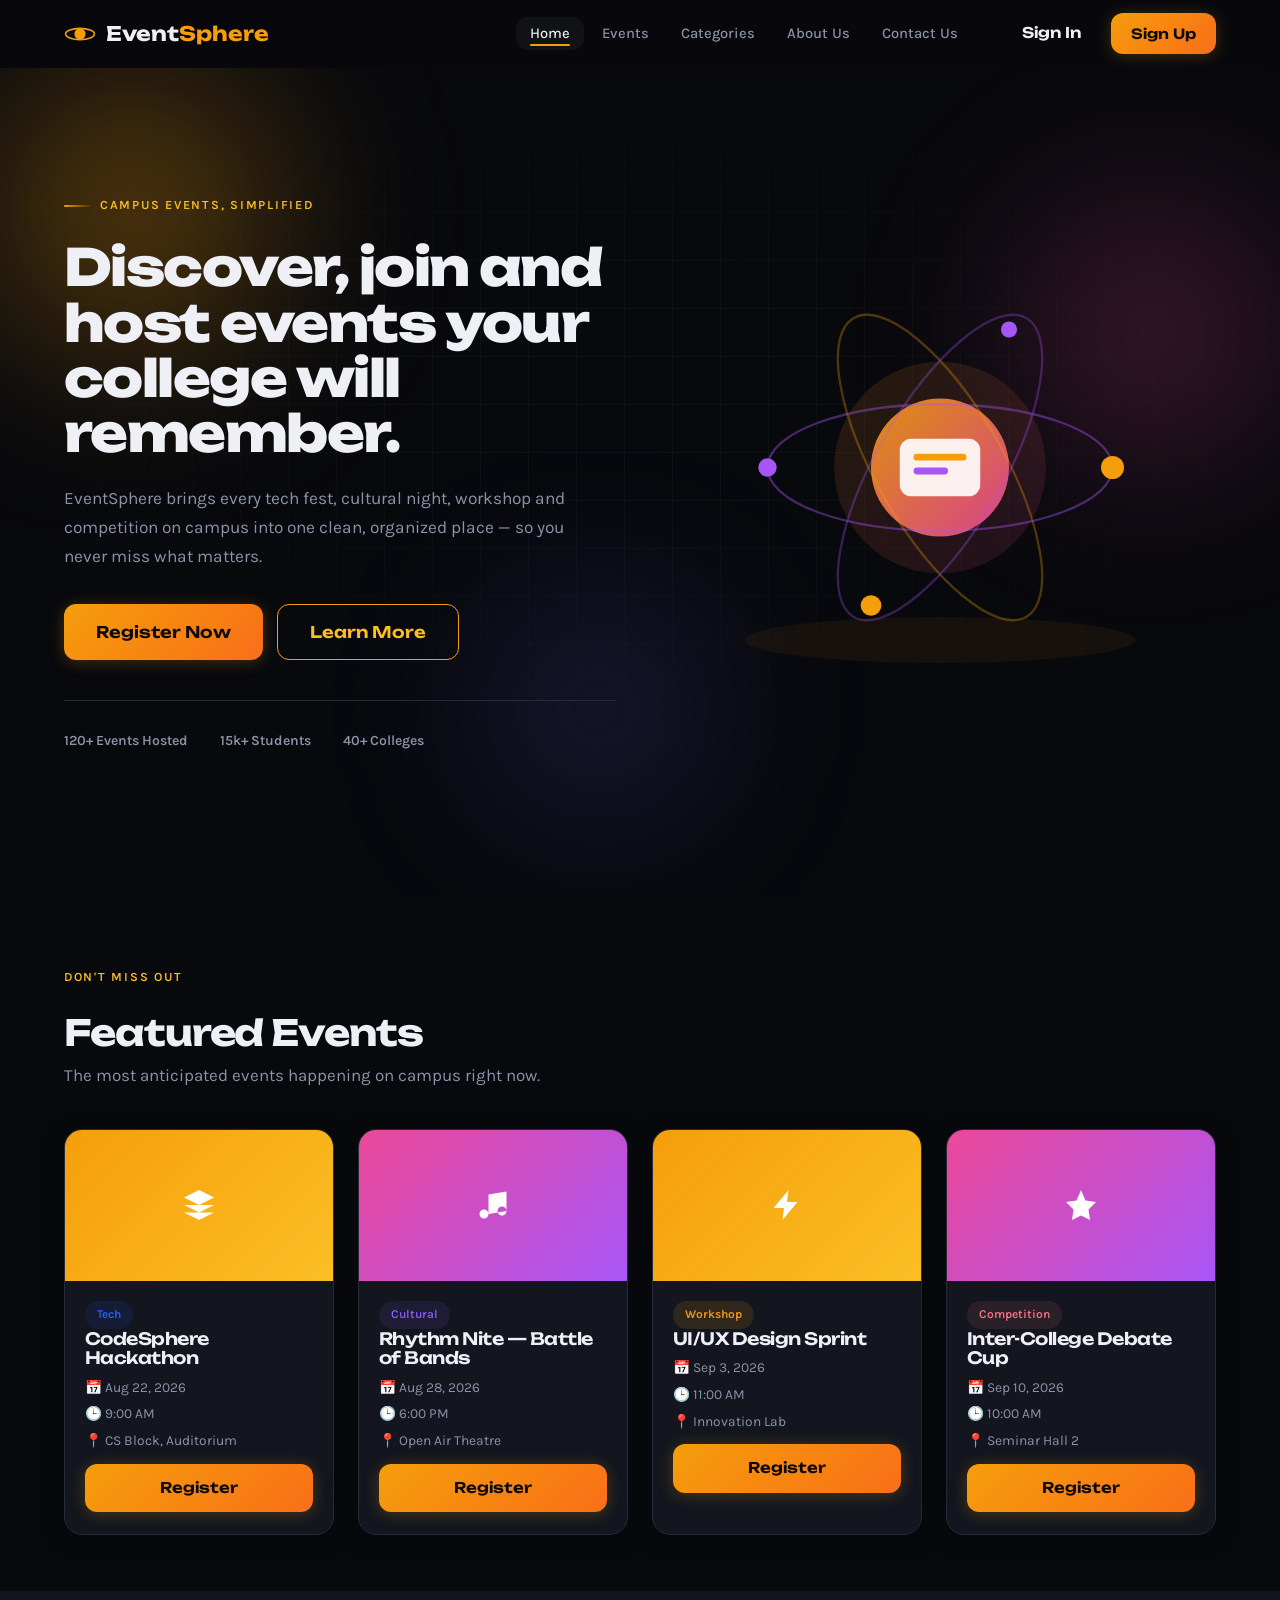
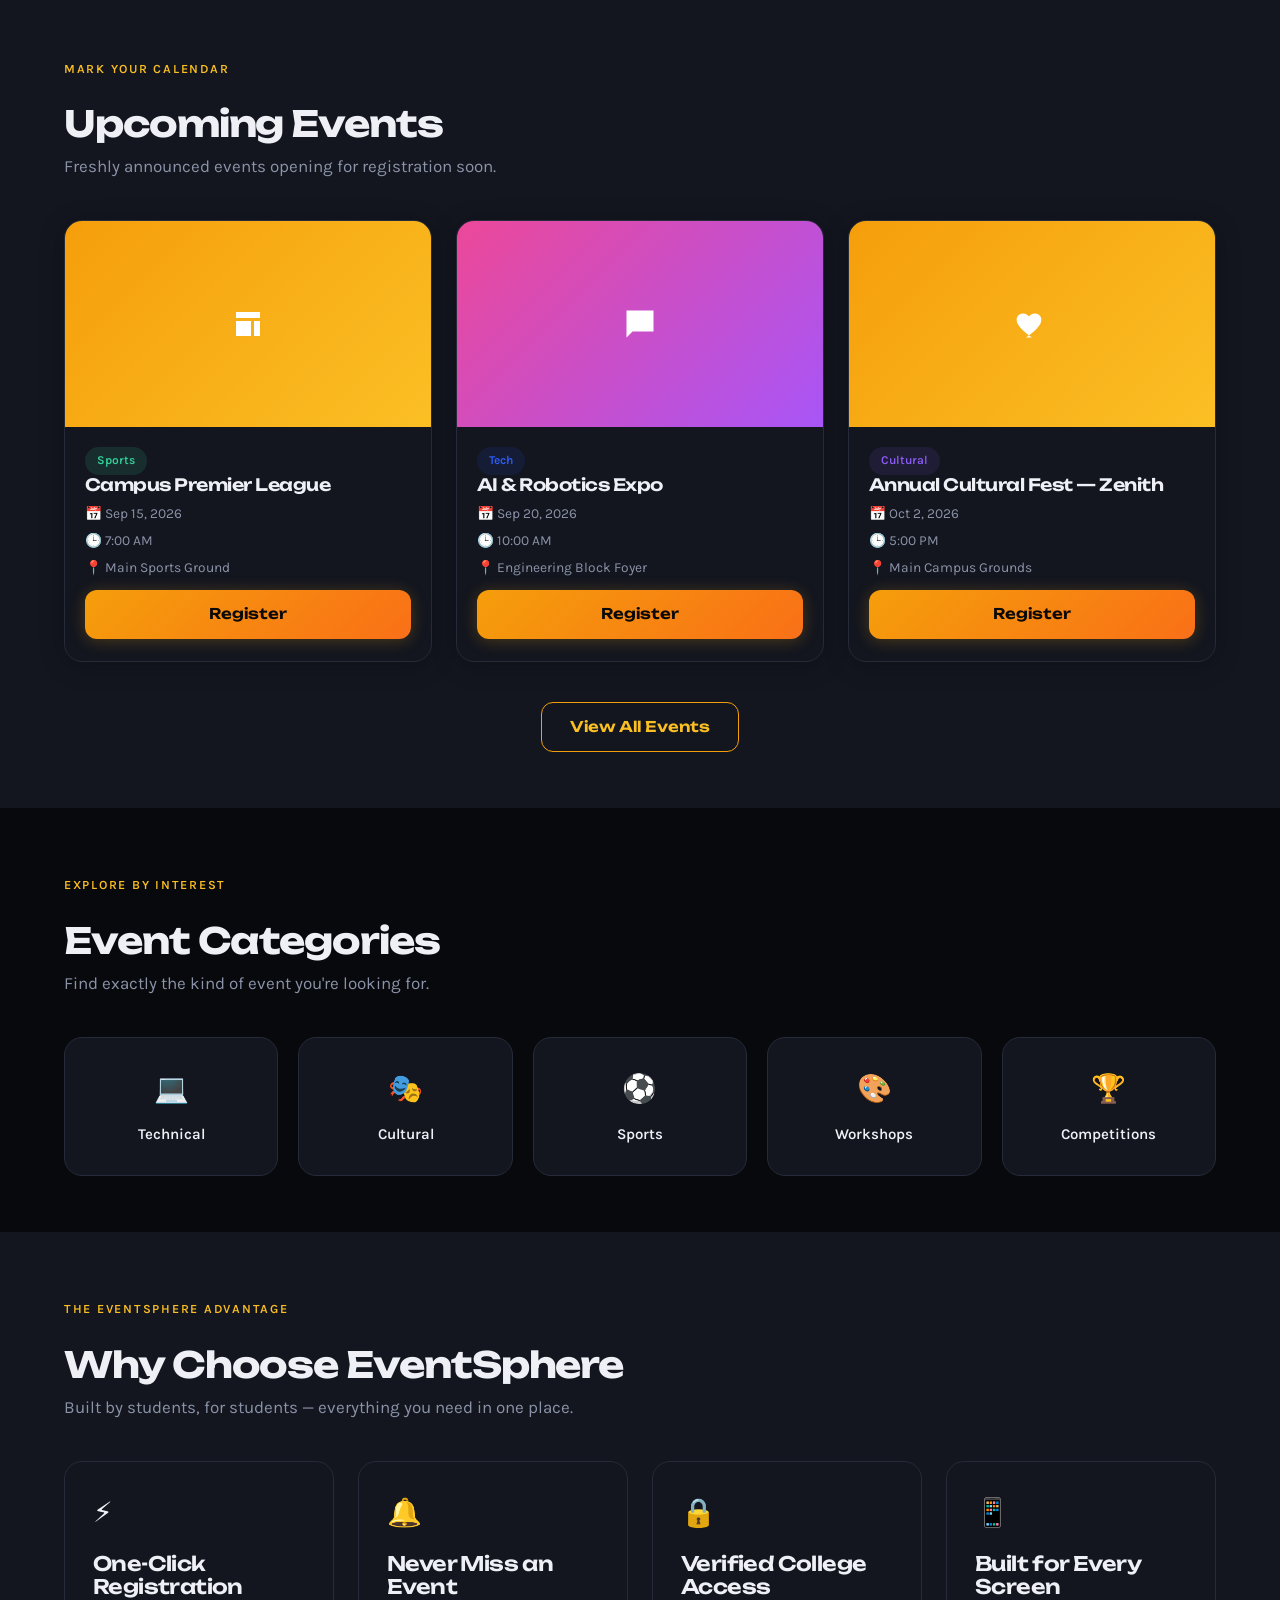
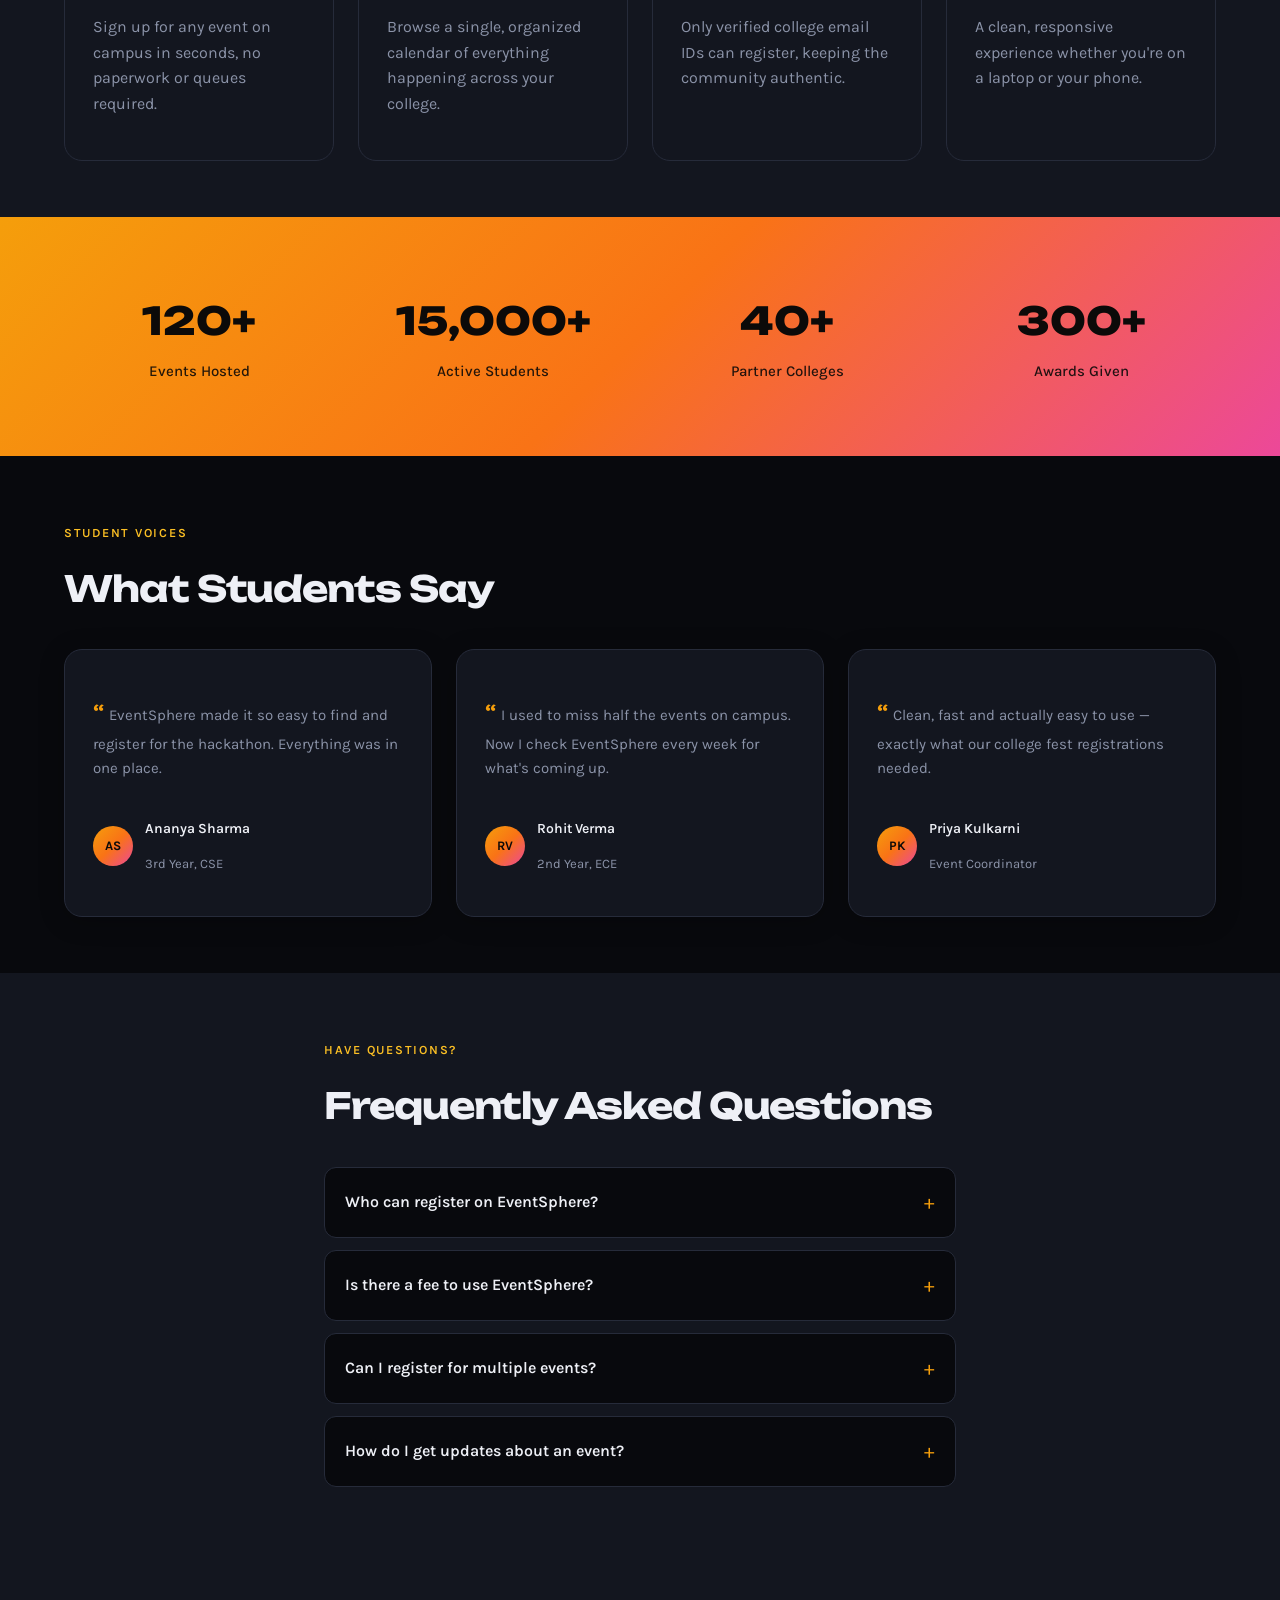
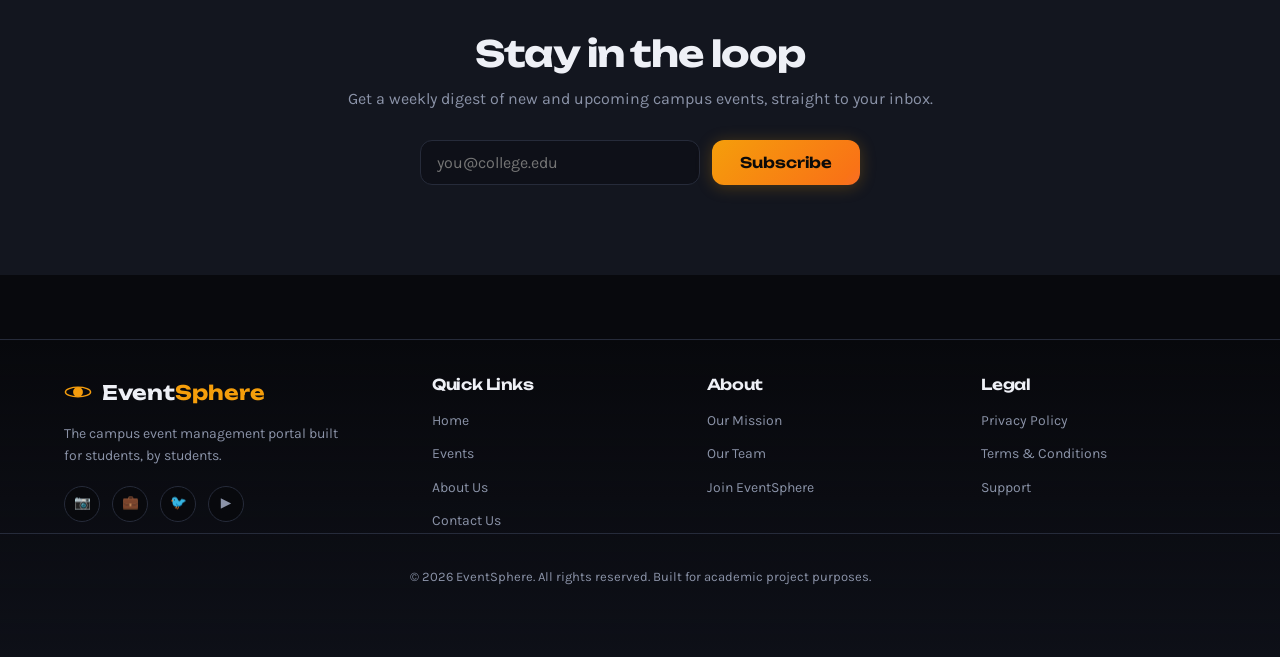
==== index.html @ 8857ae6e "Add EventSphere college event management portal" ====
<!DOCTYPE html>
<html lang="en">
<head>
  <meta charset="UTF-8">
  <meta name="viewport" content="width=device-width, initial-scale=1.0">
  <title>EventSphere | College Event Management Portal</title>
  <meta name="description" content="EventSphere is a modern college event management portal to discover, explore and register for campus events.">

  <!-- Google Fonts: Karla (body) + Unbounded (display) -->
  <link rel="preconnect" href="https://fonts.googleapis.com">
  <link href="https://fonts.googleapis.com/css2?family=Karla:ital,wght@0,400;0,500;0,600;0,700;1,400&family=Unbounded:wght@500;600;700;800&display=swap" rel="stylesheet">

  <link rel="stylesheet" href="style.css">
</head>
<body>

  <!-- ============ SKIP LINK (Accessibility) ============ -->
  <a href="#main-content" class="skip-link">Skip to main content</a>

  <!-- ============ FIXED HEADER / NAVIGATION ============ -->
  <header class="site-header" id="site-header">
    <nav class="navbar" aria-label="Primary navigation">
      <a href="index.html" class="logo">
        <span class="logo-mark" aria-hidden="true">
          <!-- Simple orbit/sphere logo mark, pure SVG -->
          <svg viewBox="0 0 40 40" width="32" height="32">
            <circle cx="20" cy="20" r="7" fill="url(#logoGradient)"/>
            <ellipse cx="20" cy="20" rx="18" ry="7" fill="none" stroke="url(#logoGradient)" stroke-width="2"/>
            <defs>
              <linearGradient id="logoGradient" x1="0" y1="0" x2="40" y2="40">
                <stop offset="0%" stop-color="#f59e0b"/>
                <stop offset="100%" stop-color="#ec4899"/>
              </linearGradient>
            </defs>
          </svg>
        </span>
        <span class="logo-text">Event<span>Sphere</span></span>
      </a>

      <!-- Mobile nav toggle (hamburger) -->
      <button class="nav-toggle" id="navToggle" aria-label="Open navigation menu" aria-expanded="false" aria-controls="primaryMenu">
        <span class="nav-toggle-bar"></span>
        <span class="nav-toggle-bar"></span>
        <span class="nav-toggle-bar"></span>
      </button>

      <div class="nav-menu" id="primaryMenu">
        <ul class="nav-links">
          <li><a href="index.html" class="nav-link active">Home</a></li>
          <li><a href="events.html" class="nav-link">Events</a></li>
          <li><a href="events.html#categories" class="nav-link">Categories</a></li>
          <li><a href="about.html" class="nav-link">About Us</a></li>
          <li><a href="contact.html" class="nav-link">Contact Us</a></li>
        </ul>

        <div class="nav-actions">
          <!-- Guest state: visible when logged out -->
          <a href="signin.html" class="btn btn-ghost guest-only">Sign In</a>
          <a href="signup.html" class="btn btn-primary btn-small guest-only">Sign Up</a>

           <!-- Logged-in state: hidden by default, shown via JS demo toggle -->
           <button class="btn btn-ghost auth-only" id="logoutBtn" type="button">Logout</button>
        </div>
      </div>
    </nav>
  </header>

  <!-- ============ MAIN CONTENT ============ -->
  <main id="main-content">

  <section class="hero" aria-labelledby="hero-heading">
      <div class="hero-bg" aria-hidden="true">
        <div class="hero-orb hero-orb--1"></div>
        <div class="hero-orb hero-orb--2"></div>
        <div class="hero-orb hero-orb--3"></div>
        <div class="hero-grid"></div>
      </div>

      <div class="container hero-inner">
        <div class="hero-content">
          <p class="eyebrow">Campus Events, Simplified</p>
          <h1 id="hero-heading">Discover, join and host events your college will remember.</h1>
          <p class="hero-subtext">EventSphere brings every tech fest, cultural night, workshop and competition on campus into one clean, organized place — so you never miss what matters.</p>
          <div class="hero-actions">
            <a href="signup.html" class="btn btn-primary btn-large">Register Now</a>
            <a href="#why-choose" class="btn btn-secondary btn-large">Learn More</a>
          </div>
          <ul class="hero-trust" aria-label="Platform highlights">
            <li>120+ Events Hosted</li>
            <li>15k+ Students</li>
            <li>40+ Colleges</li>
          </ul>
        </div>

        <div class="hero-visual" aria-hidden="true">
          <!-- Flat abstract SVG illustration: orbiting event "nodes" around a sphere -->
          <svg viewBox="0 0 480 420" width="100%" height="100%">
            <defs>
              <linearGradient id="heroGrad1" x1="0" y1="0" x2="1" y2="1">
                <stop offset="0%" stop-color="#f59e0b"/>
                <stop offset="100%" stop-color="#ec4899"/>
              </linearGradient>
            </defs>
            <ellipse cx="240" cy="360" rx="170" ry="20" fill="#f59e0b" opacity="0.06"/>
            <circle cx="240" cy="210" r="92" fill="url(#heroGrad1)" opacity="0.12"/>
            <circle cx="240" cy="210" r="60" fill="url(#heroGrad1)" opacity="0.9"/>
            <ellipse cx="240" cy="210" rx="150" ry="55" fill="none" stroke="#a855f7" stroke-width="2" opacity="0.4"/>
            <ellipse cx="240" cy="210" rx="150" ry="55" fill="none" stroke="#f59e0b" stroke-width="2" opacity="0.3" transform="rotate(60 240 210)"/>
            <ellipse cx="240" cy="210" rx="150" ry="55" fill="none" stroke="#a855f7" stroke-width="2" opacity="0.3" transform="rotate(120 240 210)"/>
            <circle cx="390" cy="210" r="10" fill="#f59e0b"/>
            <circle cx="90" cy="210" r="8" fill="#a855f7"/>
            <circle cx="300" cy="90" r="7" fill="#a855f7"/>
            <circle cx="180" cy="330" r="9" fill="#f59e0b"/>
            <rect x="205" y="185" width="70" height="50" rx="10" fill="#FFFFFF" opacity="0.9"/>
            <rect x="217" y="198" width="46" height="6" rx="3" fill="#f59e0b"/>
            <rect x="217" y="210" width="30" height="6" rx="3" fill="#a855f7"/>
          </svg>
        </div>
      </div>
    </section>

    <!-- ============ FEATURED EVENTS ============ -->
    <section class="section" aria-labelledby="featured-heading">
      <div class="container">
        <div class="section-heading">
          <p class="eyebrow">Don't Miss Out</p>
          <h2 id="featured-heading">Featured Events</h2>
          <p class="section-subtext">The most anticipated events happening on campus right now.</p>
        </div>

        <div class="card-grid card-grid-4">
          <article class="event-card">
            <div class="event-poster poster-blue" aria-hidden="true">
              <svg viewBox="0 0 24 24" width="36" height="36"><path fill="currentColor" d="M12 2 2 7l10 5 10-5-10-5zM2 17l10 5 10-5M2 12l10 5 10-5"/></svg>
            </div>
            <div class="event-card-body">
              <span class="pill pill-tech">Tech</span>
              <h3 class="event-title">CodeSphere Hackathon</h3>
              <ul class="event-meta">
                <li>📅 Aug 22, 2026</li>
                <li>🕒 9:00 AM</li>
                <li>📍 CS Block, Auditorium</li>
              </ul>
              <a href="event-details.html" class="btn btn-primary btn-block">Register</a>
            </div>
          </article>

          <article class="event-card">
            <div class="event-poster poster-purple" aria-hidden="true">
              <svg viewBox="0 0 24 24" width="36" height="36"><path fill="currentColor" d="M9 18V5l12-2v13M9 9l12-2M6 21a3 3 0 1 0 0-6 3 3 0 0 0 0 6zM18 19a3 3 0 1 0 0-6 3 3 0 0 0 0 6z"/></svg>
            </div>
            <div class="event-card-body">
              <span class="pill pill-cultural">Cultural</span>
              <h3 class="event-title">Rhythm Nite — Battle of Bands</h3>
              <ul class="event-meta">
                <li>📅 Aug 28, 2026</li>
                <li>🕒 6:00 PM</li>
                <li>📍 Open Air Theatre</li>
              </ul>
              <a href="event-details.html" class="btn btn-primary btn-block">Register</a>
            </div>
          </article>

          <article class="event-card">
            <div class="event-poster poster-blue" aria-hidden="true">
              <svg viewBox="0 0 24 24" width="36" height="36"><path fill="currentColor" d="M13 2 3 14h7l-1 8 10-12h-7l1-8z"/></svg>
            </div>
            <div class="event-card-body">
              <span class="pill pill-workshop">Workshop</span>
              <h3 class="event-title">UI/UX Design Sprint</h3>
              <ul class="event-meta">
                <li>📅 Sep 3, 2026</li>
                <li>🕒 11:00 AM</li>
                <li>📍 Innovation Lab</li>
              </ul>
              <a href="event-details.html" class="btn btn-primary btn-block">Register</a>
            </div>
          </article>

          <article class="event-card">
            <div class="event-poster poster-purple" aria-hidden="true">
              <svg viewBox="0 0 24 24" width="36" height="36"><path fill="currentColor" d="M12 2 15 9l7 1-5 5 1 7-6-3-6 3 1-7-5-5 7-1 3-7z"/></svg>
            </div>
            <div class="event-card-body">
              <span class="pill pill-competition">Competition</span>
              <h3 class="event-title">Inter-College Debate Cup</h3>
              <ul class="event-meta">
                <li>📅 Sep 10, 2026</li>
                <li>🕒 10:00 AM</li>
                <li>📍 Seminar Hall 2</li>
              </ul>
              <a href="event-details.html" class="btn btn-primary btn-block">Register</a>
            </div>
          </article>
        </div>
      </div>
    </section>

    <!-- ============ UPCOMING EVENTS ============ -->
    <section class="section section-alt" aria-labelledby="upcoming-heading">
      <div class="container">
        <div class="section-heading">
          <p class="eyebrow">Mark Your Calendar</p>
          <h2 id="upcoming-heading">Upcoming Events</h2>
          <p class="section-subtext">Freshly announced events opening for registration soon.</p>
        </div>

        <div class="card-grid card-grid-3">
          <article class="event-card">
            <div class="event-poster poster-blue" aria-hidden="true">
              <svg viewBox="0 0 24 24" width="36" height="36"><path fill="currentColor" d="M4 4h16v4H4zM4 10h10v10H4zM16 10h4v10h-4z"/></svg>
            </div>
            <div class="event-card-body">
              <span class="pill pill-sports">Sports</span>
              <h3 class="event-title">Campus Premier League</h3>
              <ul class="event-meta">
                <li>📅 Sep 15, 2026</li>
                <li>🕒 7:00 AM</li>
                <li>📍 Main Sports Ground</li>
              </ul>
              <a href="event-details.html" class="btn btn-primary btn-block">Register</a>
            </div>
          </article>

          <article class="event-card">
            <div class="event-poster poster-purple" aria-hidden="true">
              <svg viewBox="0 0 24 24" width="36" height="36"><path fill="currentColor" d="M3 3h18v14H7l-4 4V3z"/></svg>
            </div>
            <div class="event-card-body">
              <span class="pill pill-tech">Tech</span>
              <h3 class="event-title">AI & Robotics Expo</h3>
              <ul class="event-meta">
                <li>📅 Sep 20, 2026</li>
                <li>🕒 10:00 AM</li>
                <li>📍 Engineering Block Foyer</li>
              </ul>
              <a href="event-details.html" class="btn btn-primary btn-block">Register</a>
            </div>
          </article>

          <article class="event-card">
            <div class="event-poster poster-blue" aria-hidden="true">
              <svg viewBox="0 0 24 24" width="36" height="36"><path fill="currentColor" d="M12 21s-7-4.6-9.5-9C.7 8.4 2.4 5 6 5c2 0 3.3 1 4 2 .7-1 2-2 4-2 3.6 0 5.3 3.4 3.5 7-2.5 4.4-9.5 9-9.5 9z"/></svg>
            </div>
            <div class="event-card-body">
              <span class="pill pill-cultural">Cultural</span>
              <h3 class="event-title">Annual Cultural Fest — Zenith</h3>
              <ul class="event-meta">
                <li>📅 Oct 2, 2026</li>
                <li>🕒 5:00 PM</li>
                <li>📍 Main Campus Grounds</li>
              </ul>
              <a href="event-details.html" class="btn btn-primary btn-block">Register</a>
            </div>
          </article>
        </div>

        <div class="section-cta">
          <a href="events.html" class="btn btn-secondary">View All Events</a>
        </div>
      </div>
    </section>

    <!-- ============ EVENT CATEGORIES ============ -->
    <section class="section" id="categories" aria-labelledby="categories-heading">
      <div class="container">
        <div class="section-heading">
          <p class="eyebrow">Explore by Interest</p>
          <h2 id="categories-heading">Event Categories</h2>
          <p class="section-subtext">Find exactly the kind of event you're looking for.</p>
        </div>

        <div class="category-grid">
          <a href="events.html" class="category-card">
            <span class="category-icon" aria-hidden="true">💻</span>
            <span class="category-name">Technical</span>
          </a>
          <a href="events.html" class="category-card">
            <span class="category-icon" aria-hidden="true">🎭</span>
            <span class="category-name">Cultural</span>
          </a>
          <a href="events.html" class="category-card">
            <span class="category-icon" aria-hidden="true">⚽</span>
            <span class="category-name">Sports</span>
          </a>
          <a href="events.html" class="category-card">
            <span class="category-icon" aria-hidden="true">🎨</span>
            <span class="category-name">Workshops</span>
          </a>
          <a href="events.html" class="category-card">
            <span class="category-icon" aria-hidden="true">🏆</span>
            <span class="category-name">Competitions</span>
          </a>
        </div>
      </div>
    </section>

    <!-- ============ WHY CHOOSE EVENTSPHERE ============ -->
    <section class="section section-alt" id="why-choose" aria-labelledby="why-heading">
      <div class="container">
        <div class="section-heading">
          <p class="eyebrow">The EventSphere Advantage</p>
          <h2 id="why-heading">Why Choose EventSphere</h2>
          <p class="section-subtext">Built by students, for students — everything you need in one place.</p>
        </div>

        <div class="feature-grid">
          <article class="feature-card">
            <span class="feature-icon" aria-hidden="true">⚡</span>
            <h3>One-Click Registration</h3>
            <p>Sign up for any event on campus in seconds, no paperwork or queues required.</p>
          </article>
          <article class="feature-card">
            <span class="feature-icon" aria-hidden="true">🔔</span>
            <h3>Never Miss an Event</h3>
            <p>Browse a single, organized calendar of everything happening across your college.</p>
          </article>
          <article class="feature-card">
            <span class="feature-icon" aria-hidden="true">🔒</span>
            <h3>Verified College Access</h3>
            <p>Only verified college email IDs can register, keeping the community authentic.</p>
          </article>
          <article class="feature-card">
            <span class="feature-icon" aria-hidden="true">📱</span>
            <h3>Built for Every Screen</h3>
            <p>A clean, responsive experience whether you're on a laptop or your phone.</p>
          </article>
        </div>
      </div>
    </section>

    <!-- ============ STATISTICS ============ -->
    <section class="stats-band" aria-labelledby="stats-heading">
      <div class="container">
        <h2 id="stats-heading" class="visually-hidden">EventSphere Statistics</h2>
        <div class="stats-grid">
          <div class="stat-item">
            <span class="stat-number">120+</span>
            <span class="stat-label">Events Hosted</span>
          </div>
          <div class="stat-item">
            <span class="stat-number">15,000+</span>
            <span class="stat-label">Active Students</span>
          </div>
          <div class="stat-item">
            <span class="stat-number">40+</span>
            <span class="stat-label">Partner Colleges</span>
          </div>
          <div class="stat-item">
            <span class="stat-number">300+</span>
            <span class="stat-label">Awards Given</span>
          </div>
        </div>
      </div>
    </section>

    <!-- ============ TESTIMONIALS ============ -->
    <section class="section" aria-labelledby="testimonials-heading">
      <div class="container">
        <div class="section-heading">
          <p class="eyebrow">Student Voices</p>
          <h2 id="testimonials-heading">What Students Say</h2>
        </div>

        <div class="card-grid card-grid-3">
          <article class="testimonial-card">
            <p class="testimonial-quote">EventSphere made it so easy to find and register for the hackathon. Everything was in one place.</p>
            <div class="testimonial-author">
              <span class="avatar" aria-hidden="true">AS</span>
              <div>
                <p class="author-name">Ananya Sharma</p>
                <p class="author-role">3rd Year, CSE</p>
              </div>
            </div>
          </article>
          <article class="testimonial-card">
            <p class="testimonial-quote">I used to miss half the events on campus. Now I check EventSphere every week for what's coming up.</p>
            <div class="testimonial-author">
              <span class="avatar" aria-hidden="true">RV</span>
              <div>
                <p class="author-name">Rohit Verma</p>
                <p class="author-role">2nd Year, ECE</p>
              </div>
            </div>
          </article>
          <article class="testimonial-card">
            <p class="testimonial-quote">Clean, fast and actually easy to use — exactly what our college fest registrations needed.</p>
            <div class="testimonial-author">
              <span class="avatar" aria-hidden="true">PK</span>
              <div>
                <p class="author-name">Priya Kulkarni</p>
                <p class="author-role">Event Coordinator</p>
              </div>
            </div>
          </article>
        </div>
      </div>
    </section>

    <!-- ============ FAQ (pure CSS accordion via details/summary) ============ -->
    <section class="section section-alt" aria-labelledby="faq-heading">
      <div class="container container-narrow">
        <div class="section-heading">
          <p class="eyebrow">Have Questions?</p>
          <h2 id="faq-heading">Frequently Asked Questions</h2>
        </div>

        <div class="faq-list">
          <details class="faq-item">
            <summary>Who can register on EventSphere?</summary>
            <p>Any currently enrolled student with a valid college email ID can create an account and register for events.</p>
          </details>
          <details class="faq-item">
            <summary>Is there a fee to use EventSphere?</summary>
            <p>Creating an account and browsing events is completely free. Some events may have their own participation fee, shown on the event's details page.</p>
          </details>
          <details class="faq-item">
            <summary>Can I register for multiple events?</summary>
            <p>Yes, you can register for as many events as you like, as long as their schedules don't clash.</p>
          </details>
          <details class="faq-item">
            <summary>How do I get updates about an event?</summary>
            <p>Once registered, updates are shared via your registered college email and shown on the event's details page.</p>
          </details>
        </div>
      </div>
    </section>

    <!-- ============ NEWSLETTER ============ -->
    <section class="newsletter-band" aria-labelledby="newsletter-heading">
      <div class="container container-narrow newsletter-content">
        <h2 id="newsletter-heading">Stay in the loop</h2>
        <p>Get a weekly digest of new and upcoming campus events, straight to your inbox.</p>
        <form class="newsletter-form" novalidate>
          <label for="newsletterEmail" class="visually-hidden">Email address</label>
          <input type="email" id="newsletterEmail" name="newsletterEmail" placeholder="you@college.edu" required>
          <button type="submit" class="btn btn-primary">Subscribe</button>
        </form>
      </div>
    </section>

  </main>

  <!-- ============ FOOTER (consistent across all pages) ============ -->
  <footer class="site-footer">
    <div class="container footer-grid">
      <div class="footer-brand">
        <a href="index.html" class="logo">
          <span class="logo-mark" aria-hidden="true">
            <svg viewBox="0 0 40 40" width="28" height="28">
              <circle cx="20" cy="20" r="7" fill="url(#footerLogoGradient)"/>
              <ellipse cx="20" cy="20" rx="18" ry="7" fill="none" stroke="url(#footerLogoGradient)" stroke-width="2"/>
              <defs>
                <linearGradient id="footerLogoGradient" x1="0" y1="0" x2="40" y2="40">
                <stop offset="0%" stop-color="#f59e0b"/>
                <stop offset="100%" stop-color="#ec4899"/>
                </linearGradient>
              </defs>
            </svg>
          </span>
        <span class="logo-text">Event<span>Sphere</span></span>
        </a>
        <p class="footer-tagline">The campus event management portal built for students, by students.</p>
        <div class="social-icons">
          <a href="#" aria-label="EventSphere on Instagram">📷</a>
          <a href="#" aria-label="EventSphere on LinkedIn">💼</a>
          <a href="#" aria-label="EventSphere on Twitter/X">🐦</a>
          <a href="#" aria-label="EventSphere on YouTube">▶️</a>
        </div>
      </div>

      <nav class="footer-col" aria-label="Quick links">
        <h3>Quick Links</h3>
        <ul>
          <li><a href="index.html">Home</a></li>
          <li><a href="events.html">Events</a></li>
          <li><a href="about.html">About Us</a></li>
          <li><a href="contact.html">Contact Us</a></li>
        </ul>
      </nav>

      <nav class="footer-col" aria-label="About">
        <h3>About</h3>
        <ul>
          <li><a href="about.html">Our Mission</a></li>
          <li><a href="about.html">Our Team</a></li>
          <li><a href="signup.html">Join EventSphere</a></li>
        </ul>
      </nav>

      <nav class="footer-col" aria-label="Legal">
        <h3>Legal</h3>
        <ul>
          <li><a href="#">Privacy Policy</a></li>
          <li><a href="#">Terms &amp; Conditions</a></li>
          <li><a href="contact.html">Support</a></li>
        </ul>
      </nav>
    </div>

    <div class="footer-bottom">
      <p>&copy; 2026 EventSphere. All rights reserved. Built for academic project purposes.</p>
    </div>
  </footer>

</body>
</html>
---- style.css ----
/* =========================================================
   EVENTSPHERE — Dark Theme (adapted from CampusPulse)
   =========================================================
   Theme & design system inherited from the better-fee-project demo:
   - Dark background, amber + pink + teal accents
   - Karla (body) + Unbounded (display) font pair
   ========================================================= */

@import url("https://fonts.googleapis.com/css2?family=Karla:ital,wght@0,400;0,500;0,600;0,700;1,400&family=Unbounded:wght@500;600;700;800&display=swap");

:root {
  --color-bg: #08090d;
  --color-bg-soft: #0e1018;
  --color-surface: #13161f;
  --color-surface-strong: #1a1e2a;
  --color-surface-alt: #1a1e2a;
  --color-border: #262b3a;
  --color-border-hover: #3a4158;
  --color-text: #eef0f6;
  --color-text-primary: #eef0f6;
  --color-text-secondary: #8b93a8;
  --color-text-dim: #8b93a8;
  --color-accent: #f59e0b;
  --color-accent-hover: #fbbf24;
  --color-accent-glow: rgba(245, 158, 11, 0.35);
  --color-accent-soft: rgba(245, 158, 11, 0.12);
  --color-primary: #2F5CFF;
  --color-primary-dark: #1E3FCC;
  --color-accent-purple: #8B5CF6;
  --color-gradient: linear-gradient(135deg, #2F5CFF 0%, #8B5CF6 100%);
  --color-gradient-amber: linear-gradient(135deg, #f59e0b 0%, #f97316 50%, #ec4899 100%);
  --color-link: #67e8f9;
  --color-link-hover: #a5f3fc;
  --color-success: #34d399;
  --color-danger: #fb7185;
  --color-success-bg: rgba(52, 211, 153, 0.1);
  --color-error-bg: rgba(251, 113, 133, 0.1);

  --font-display: "Unbounded", system-ui, sans-serif;
  --font-body: "Karla", system-ui, sans-serif;

  --radius-sm: 8px;
  --radius: 12px;
  --radius-md: 12px;
  --radius-lg: 18px;
  --radius-xl: 20px;
  --radius-full: 999px;
  --max-width: 1280px;
  --nav-height: 68px;
  --ease-out: cubic-bezier(0.22, 1, 0.36, 1);
  --shadow-sm: 0 4px 24px rgba(0, 0, 0, 0.25);
  --shadow-md: 0 12px 40px rgba(0, 0, 0, 0.35);
  --shadow-card: 0 4px 24px rgba(0, 0, 0, 0.25);
  --shadow-lift: 0 12px 40px rgba(0, 0, 0, 0.35);
  --transition-base: 0.25s ease;
  --transition-ease: cubic-bezier(0.22, 1, 0.36, 1);
}

/* Light mode — toggled by adding class "light-mode" to <body> via JS */
body.light-mode {
  --color-bg: #ffffff;
  --color-bg-soft: #f8fafc;
  --color-surface: #f8fafc;
  --color-surface-strong: #f1f5f9;
  --color-surface-alt: #e2e8f0;
  --color-border: #e2e8f0;
  --color-border-hover: #cbd5e1;
  --color-text: #0f172a;
  --color-text-primary: #0f172a;
  --color-text-secondary: #475569;
  --color-text-dim: #64748b;
  --color-accent: #2563eb;
  --color-accent-hover: #3b82f6;
  --color-accent-glow: rgba(37, 99, 235, 0.25);
  --color-accent-soft: rgba(37, 99, 235, 0.12);
  --color-link: #2563eb;
  --color-link-hover: #1d4ed8;
  --color-success: #16a34a;
  --color-danger: #dc2626;
  --color-success-bg: rgba(22, 163, 74, 0.1);
  --color-error-bg: rgba(220, 38, 38, 0.1);
  --shadow-sm: 0 2px 12px rgba(0, 0, 0, 0.06);
  --shadow-md: 0 12px 32px rgba(37, 99, 235, 0.12);
  --shadow-card: 0 1px 3px rgba(0, 0, 0, 0.08);
  --shadow-lift: 0 12px 32px rgba(0, 0, 0, 0.15);
}

*, *::before, *::after {
  box-sizing: border-box;
}

html {
  scroll-behavior: smooth;
}

html, body {
  margin: 0;
  padding: 0;
}

body {
  font-family: var(--font-body);
  background: var(--color-bg);
  color: var(--color-text);
  line-height: 1.65;
  padding-top: var(--nav-height);
  -webkit-font-smoothing: antialiased;
  animation: pageIn 0.45s var(--ease-out) both;
}

img, svg {
  max-width: 100%;
  display: block;
}

a {
  text-decoration: none;
  color: inherit;
}

ul {
  list-style: none;
  margin: 0;
  padding: 0;
}

button {
  font-family: inherit;
  cursor: pointer;
  border: none;
  background: none;
}

input, textarea, select {
  font-family: inherit;
  font-size: 1rem;
}

/* Respect reduced motion */
@media (prefers-reduced-motion: reduce) {
  html { scroll-behavior: auto; }
  *, *::before, *::after {
    animation-duration: 0.01ms !important;
    animation-iteration-count: 1 !important;
    transition-duration: 0.01ms !important;
  }
}

/* =========================================================
   TYPOGRAPHY
   ========================================================= */
h1, h2, h3, h4 {
  font-family: var(--font-display);
  font-weight: 700;
  letter-spacing: -0.03em;
  line-height: 1.15;
  margin: 0;
}

h1 {
  font-family: var(--font-display);
  font-size: clamp(2rem, 4.5vw, 3.2rem);
  font-weight: 800;
}

h2 {
  font-family: var(--font-display);
  font-size: clamp(1.5rem, 3vw, 2.25rem);
}

h3 {
  font-size: 1.25rem;
  font-weight: 600;
}

p {
  color: var(--color-text-secondary);
  line-height: 1.6;
}

.eyebrow {
  display: inline-flex;
  align-items: center;
  gap: 8px;
  font-family: var(--font-body);
  font-size: 0.78rem;
  font-weight: 600;
  letter-spacing: 0.14em;
  text-transform: uppercase;
  color: var(--color-accent-hover);
  margin-bottom: 24px;
  animation: fadeUp 0.6s var(--transition-ease) 0.05s both;
}

.hero .eyebrow::before {
  content: "";
  width: 28px;
  height: 2px;
  background: linear-gradient(90deg, var(--color-accent), transparent);
  border-radius: 2px;
}

/* =========================================================
   LAYOUT UTILITIES
   ========================================================= */
.container {
  width: 100%;
  max-width: var(--max-width);
  margin: 0 auto;
  padding-inline: clamp(16px, 5vw, 64px);
}

.container-narrow {
  max-width: 760px;
}

.section {
  padding: 56px 0;
}

.section-alt {
  background-color: var(--color-surface);
}

/* Fee-project uses .section-heading class */
.section-heading {
  text-align: left;
  max-width: 640px;
  margin-bottom: 2.5rem;
}

.section-subtext {
  font-size: 1.0625rem;
  color: var(--color-text-dim);
  margin-top: 0.5rem;
}

.section-cta {
  margin-top: 2.5rem;
  text-align: center;
}

.card-grid {
  display: grid;
  gap: 24px;
  grid-template-columns: 1fr;
}

.card-grid-3 {
  grid-template-columns: repeat(auto-fit, minmax(280px, 1fr));
}

.card-grid-4 {
  grid-template-columns: repeat(auto-fit, minmax(260px, 1fr));
}

/* =========================================================
   BUTTONS
   ========================================================= */
.btn {
  display: inline-flex;
  align-items: center;
  justify-content: center;
  gap: 8px;
  padding: 12px 28px;
  font-family: var(--font-display);
  font-size: 0.92rem;
  font-weight: 600;
  border-radius: var(--radius);
  border: none;
  cursor: pointer;
  transition: all var(--transition-base);
  white-space: nowrap;
}

.btn:focus-visible {
  outline: 3px solid var(--color-accent);
  outline-offset: 2px;
}

.btn-primary {
  background: var(--color-gradient-amber);
  background-size: 200% auto;
  color: #0c0a09;
  box-shadow: 0 2px 16px rgba(245, 158, 11, 0.25);
  border: none;
}

.btn-primary:hover {
  background-position: 100% center;
  color: #0c0a09;
  transform: translateY(-2px);
  box-shadow: 0 8px 32px var(--color-accent-glow);
}

.btn-secondary {
  background: transparent;
  color: var(--color-accent-hover);
  border: 1.5px solid var(--color-accent);
}

.btn-secondary:hover {
  background: var(--color-accent-glow);
  color: var(--color-text-primary);
  transform: translateY(-2px);
}

.btn-ghost {
  background: transparent;
  color: var(--color-text-primary);
  padding: 10px 18px;
}

.btn-ghost:hover {
  color: var(--color-accent-hover);
}

.btn-outline {
  background: rgba(255, 255, 255, 0.03);
  color: var(--color-text);
  border: 1px solid var(--color-border);
}

.btn-outline:hover {
  border-color: var(--color-border-hover);
  background: rgba(255, 255, 255, 0.06);
  color: var(--color-text);
  transform: translateY(-2px);
}

.btn-large {
  padding: 14px 32px;
  font-size: 1rem;
}

.btn-small {
  padding: 9px 20px;
  font-size: 0.875rem;
}

.btn-block {
  display: flex;
  width: 100%;
}

.btn:active {
  transform: scale(0.97) translateY(0);
}

/* =========================================================
   HEADER / NAVIGATION (fixed)
   ========================================================= */
.site-header {
  position: fixed;
  top: 0;
  left: 0;
  right: 0;
  z-index: 100;
  height: var(--nav-height);
  background: rgba(8, 9, 13, 0.75);
  backdrop-filter: blur(14px) saturate(1.4);
  border-bottom: 1px solid transparent;
  transition: background 0.3s var(--transition-base), border-color 0.3s var(--transition-base), box-shadow 0.3s var(--transition-base);
}

body.scrolled .site-header,
.site-header.scrolled {
  background: rgba(8, 9, 13, 0.92);
  border-bottom-color: var(--color-border);
  box-shadow: 0 8px 32px rgba(0, 0, 0, 0.3);
}

.navbar {
  height: 100%;
  display: flex;
  align-items: center;
  justify-content: space-between;
  max-width: var(--max-width);
  margin: 0 auto;
  padding: 0 clamp(16px, 5vw, 64px);
  gap: 24px;
}

.logo {
  display: flex;
  align-items: center;
  gap: 10px;
  flex-shrink: 0;
}

.logo-text {
  font-family: var(--font-display);
  font-weight: 700;
  font-size: 1.25rem;
  color: var(--color-text-primary);
}

.logo-text span {
  color: var(--color-accent);
}

.logo-mark {
  display: flex;
  align-items: center;
  justify-content: center;
}

.nav-menu {
  display: flex;
  align-items: center;
  gap: 32px;
  flex: 1;
  justify-content: flex-end;
}

.nav-links {
  display: flex;
  gap: 4px;
  align-items: center;
}

.nav-link {
  position: relative;
  color: var(--color-text-dim);
  padding: 8px 14px;
  border-radius: var(--radius);
  font-size: 0.92rem;
  font-weight: 500;
  transition: color 0.2s var(--transition-base), background 0.2s var(--transition-base);
}

.nav-link::after {
  content: "";
  position: absolute;
  bottom: 4px;
  left: 14px;
  right: 14px;
  height: 2px;
  background: var(--color-accent);
  border-radius: 2px;
  transform: scaleX(0);
  transition: transform 0.25s var(--transition-ease);
}

.nav-link:hover,
.nav-link.active {
  color: var(--color-text);
  background: rgba(255, 255, 255, 0.04);
}

.nav-link:hover::after,
.nav-link.active::after {
  transform: scaleX(1);
}

.nav-actions {
  display: flex;
  align-items: center;
  gap: 12px;
}

/* Guest / logged-in state toggling */
.auth-only {
  display: none;
}

body.logged-in .guest-only {
  display: none;
}

body.logged-in .auth-only {
  display: inline-flex;
}

/* Mobile nav toggle (hamburger) — hidden on desktop */
.nav-toggle {
  display: none;
  transition: background 0.2s, border-color 0.2s, transform 0.15s;
}

.nav-toggle:active {
  transform: scale(0.94);
}

/* =========================================================
   HERO SECTION
   ========================================================= */
.hero {
  position: relative;
  padding: 48px 0 80px;
  overflow: hidden;
  min-height: calc(100vh - var(--nav-height));
  display: flex;
  align-items: center;
}

.hero-bg {
  position: absolute;
  inset: 0;
  pointer-events: none;
  overflow: hidden;
}

.hero-grid {
  position: absolute;
  inset: 0;
  background-image:
    linear-gradient(rgba(255, 255, 255, 0.03) 1px, transparent 1px),
    linear-gradient(90deg, rgba(255, 255, 255, 0.03) 1px, transparent 1px);
  background-size: 48px 48px;
  mask-image: radial-gradient(ellipse 70% 60% at 50% 40%, black 20%, transparent 75%);
}

.hero-orb {
  position: absolute;
  border-radius: 50%;
  filter: blur(80px);
  animation: orbFloat 12s ease-in-out infinite;
}

.hero-orb--1 {
  width: 420px;
  height: 420px;
  top: -8%;
  left: -6%;
  background: radial-gradient(circle, rgba(245, 158, 11, 0.45) 0%, transparent 70%);
  animation-delay: 0s;
}

.hero-orb--2 {
  width: 360px;
  height: 360px;
  top: 10%;
  right: -4%;
  background: radial-gradient(circle, rgba(236, 72, 153, 0.35) 0%, transparent 70%);
  animation-delay: -4s;
}

.hero-orb--3 {
  width: 300px;
  height: 300px;
  bottom: 5%;
  left: 35%;
  background: radial-gradient(circle, rgba(99, 102, 241, 0.3) 0%, transparent 70%);
  animation-delay: -8s;
}

@keyframes orbFloat {
  0%, 100% { transform: translate(0, 0) scale(1); }
  33% { transform: translate(24px, -18px) scale(1.06); }
  66% { transform: translate(-16px, 12px) scale(0.96); }
}

.hero-inner {
  position: relative;
  z-index: 1;
  display: grid;
  grid-template-columns: 1fr 1fr;
  gap: 48px;
  align-items: center;
}

.hero-content {
  text-align: left;
}

.hero-eyebrow {
  display: inline-flex;
  align-items: center;
  gap: 8px;
  font-family: var(--font-body);
  font-size: 0.78rem;
  font-weight: 600;
  letter-spacing: 0.14em;
  text-transform: uppercase;
  color: var(--color-accent-hover);
  margin-bottom: 24px;
  animation: fadeUp 0.6s var(--transition-ease) 0.05s both;
}

.hero-eyebrow::before {
  content: "";
  width: 28px;
  height: 2px;
  background: linear-gradient(90deg, var(--color-accent), transparent);
  border-radius: 2px;
}

.hero h1 {
  font-family: var(--font-display);
  font-size: clamp(2rem, 4.5vw, 3.2rem);
  font-weight: 800;
  margin-bottom: 22px;
  line-height: 1.08;
  animation: fadeUp 0.6s var(--transition-ease) 0.12s both;
}

.hero h1 .line {
  display: block;
}

.hero h1 .highlight {
  background: linear-gradient(120deg, #fbbf24 0%, #f97316 35%, #ec4899 70%, #a855f7 100%);
  background-size: 200% auto;
  -webkit-background-clip: text;
  background-clip: text;
  -webkit-text-fill-color: transparent;
  animation: gradientShift 6s ease infinite;
}

@keyframes gradientShift {
  0%, 100% { background-position: 0% center; }
  50% { background-position: 100% center; }
}

.hero-subtext {
  font-size: 1.08rem;
  color: var(--color-text-dim);
  max-width: 520px;
  margin-bottom: 2rem;
  line-height: 1.7;
  animation: fadeUp 0.6s var(--transition-ease) 0.2s both;
}

.hero-actions {
  display: flex;
  gap: 14px;
  flex-wrap: wrap;
  animation: fadeUp 0.6s var(--transition-ease) 0.28s both;
}

.hero-trust {
  display: flex;
  gap: 32px;
  margin-top: 40px;
  padding-top: 28px;
  border-top: 1px solid var(--color-border);
  font-size: 0.875rem;
  font-weight: 600;
  color: var(--color-text-dim);
  flex-wrap: wrap;
  animation: fadeUp 0.6s var(--transition-ease) 0.36s both;
}

.hero-stat {
  display: flex;
  flex-direction: column;
  gap: 2px;
}

.hero-stat strong {
  font-family: var(--font-display);
  font-size: 1.5rem;
  font-weight: 700;
  background: linear-gradient(135deg, var(--color-text) 30%, var(--color-accent-hover));
  -webkit-background-clip: text;
  background-clip: text;
  -webkit-text-fill-color: transparent;
}

.hero-stat span {
  font-size: 0.82rem;
  color: var(--color-text-dim);
  letter-spacing: 0.02em;
}

/* Hero illustration (SVG) */
.hero-illustration,
.hero-visual {
  width: 100%;
}

/* ---------- EVENT CARDS ---------- */
.event-grid {
  display: grid;
  grid-template-columns: repeat(auto-fill, minmax(270px, 1fr));
  gap: 22px;
}

.event-card {
  background: var(--color-surface);
  border: 1px solid var(--color-border);
  border-radius: var(--radius-lg);
  overflow: hidden;
  display: flex;
  flex-direction: column;
  box-shadow: var(--shadow-card);
  transition: transform 0.3s var(--transition-ease), border-color 0.3s var(--transition-ease), box-shadow 0.3s var(--transition-ease);
  animation: fadeUp 0.5s var(--transition-ease) both;
}

.event-grid .event-card:nth-child(1) { animation-delay: 0.05s; }
.event-grid .event-card:nth-child(2) { animation-delay: 0.1s; }
.event-grid .event-card:nth-child(3) { animation-delay: 0.15s; }
.event-grid .event-card:nth-child(4) { animation-delay: 0.2s; }
.event-grid .event-card:nth-child(5) { animation-delay: 0.25s; }
.event-grid .event-card:nth-child(6) { animation-delay: 0.3s; }

.event-card:hover {
  transform: translateY(-6px);
  border-color: var(--color-border-hover);
  box-shadow: var(--shadow-lift);
}

.event-poster {
  aspect-ratio: 16 / 9;
  display: flex;
  align-items: center;
  justify-content: center;
  color: #FFFFFF;
  position: relative;
  overflow: hidden;
}

.poster-blue {
  background: linear-gradient(135deg, #f59e0b 0%, #fbbf24 100%);
}

.poster-purple {
  background: linear-gradient(135deg, #ec4899 0%, #a855f7 100%);
}

.event-card-body {
  padding: 20px 20px 22px;
  flex: 1;
  display: flex;
  flex-direction: column;
}

.event-title {
  font-family: var(--font-display);
  font-size: 1.0625rem;
  font-weight: 600;
  margin: 0 0 8px;
}

.event-meta {
  display: flex;
  flex-direction: column;
  gap: 4px;
  font-size: 0.86rem;
  color: var(--color-text-dim);
  margin-bottom: 12px;
}

/* Pills (event category tags) */
.pill {
  display: inline-block;
  align-self: flex-start;
  padding: 4px 12px;
  border-radius: var(--radius-full);
  font-size: 0.75rem;
  font-weight: 600;
}

.pill-tech { background: rgba(47, 92, 255, 0.1); color: var(--color-primary); }
.pill-cultural { background: rgba(139, 92, 246, 0.1); color: var(--color-accent-purple); }
.pill-sports { background: rgba(52, 211, 153, 0.12); color: var(--color-success); }
.pill-workshop { background: rgba(245, 158, 11, 0.12); color: var(--color-accent); }
.pill-competition { background: rgba(251, 113, 133, 0.1); color: var(--color-danger); }

/* =========================================================
   FEATURE CARDS
   ========================================================= */
.feature-grid {
  display: grid;
  gap: 24px;
  grid-template-columns: repeat(auto-fit, minmax(240px, 1fr));
}

.feature-card {
  background: var(--color-surface);
  border: 1px solid var(--color-border);
  border-radius: var(--radius-lg);
  padding: 28px;
  transition: transform 0.3s var(--transition-ease), box-shadow 0.3s;
}

.feature-card:hover {
  transform: translateY(-4px);
  box-shadow: var(--shadow-lift);
}

.feature-icon {
  font-size: 1.75rem;
  display: inline-block;
  margin-bottom: 1rem;
}

.feature-card h3 {
  margin-bottom: 0.5rem;
}

/* =========================================================
   TESTIMONIAL CARDS
   ========================================================= */
.testimonial-card {
  background: var(--color-surface);
  border: 1px solid var(--color-border);
  border-radius: var(--radius-lg);
  padding: 28px;
  box-shadow: var(--shadow-card);
  transition: transform 0.3s var(--transition-ease), box-shadow 0.3s;
}

.testimonial-card:hover {
  transform: translateY(-4px);
  box-shadow: var(--shadow-lift);
}

.testimonial-quote {
  font-size: 0.9375rem;
  color: var(--color-text-secondary);
  margin-bottom: 1.5rem;
  line-height: 1.6;
}

.testimonial-quote::before {
  content: "\201C";
  color: var(--color-accent);
  font-size: 1.5rem;
  font-weight: 700;
  margin-right: 4px;
}

.testimonial-author {
  display: flex;
  align-items: center;
  gap: 12px;
}

.avatar {
  width: 40px;
  height: 40px;
  border-radius: 50%;
  background: var(--color-gradient-amber);
  color: #0c0a09;
  display: flex;
  align-items: center;
  justify-content: center;
  font-size: 0.8125rem;
  font-weight: 700;
  flex-shrink: 0;
}

.author-name {
  font-size: 0.875rem;
  font-weight: 600;
  color: var(--color-text-primary);
}

.author-role {
  font-size: 0.8125rem;
  color: var(--color-text-dim);
}

/* =========================================================
   CATEGORY GRID
   ========================================================= */
.category-grid {
  display: grid;
  grid-template-columns: repeat(auto-fit, minmax(140px, 1fr));
  gap: 20px;
}

.category-card {
  background: var(--color-surface);
  border: 1px solid var(--color-border);
  border-radius: var(--radius-lg);
  padding: 28px 16px;
  text-align: center;
  display: flex;
  flex-direction: column;
  align-items: center;
  gap: 10px;
  transition: transform 0.3s var(--transition-ease), box-shadow 0.3s, background-color 0.3s;
}

.category-card:hover {
  transform: translateY(-4px);
  box-shadow: var(--shadow-lift);
  background: var(--color-surface-alt);
}

.category-icon {
  font-size: 1.75rem;
}

.category-name {
  font-weight: 600;
  font-size: 0.9375rem;
  color: var(--color-text-primary);
}

/* =========================================================
   STATISTICS BAND
   ========================================================= */
.stats-band {
  background: var(--color-gradient-amber);
  padding-block: clamp(48px, 6vw, 72px);
  text-align: center;
}

.stats-grid {
  display: grid;
  grid-template-columns: repeat(auto-fit, minmax(140px, 1fr));
  gap: 24px;
}

.stat-item {
  display: flex;
  flex-direction: column;
  gap: 6px;
}

.stat-number {
  font-family: var(--font-display);
  font-size: clamp(1.75rem, 3vw, 2.5rem);
  font-weight: 800;
  color: #0c0a09;
}

.stat-label {
  font-size: 0.9375rem;
  color: #0c0a09;
  font-weight: 500;
  opacity: 0.9;
}

/* =========================================================
   FAQ ACCORDION
   ========================================================= */
.faq-list {
  display: flex;
  flex-direction: column;
  gap: 12px;
}

.faq-item {
  background: var(--color-bg);
  border: 1px solid var(--color-border);
  border-radius: var(--radius-md);
  padding: 18px 20px;
}

.faq-item summary {
  cursor: pointer;
  font-weight: 600;
  color: var(--color-text-primary);
  list-style: none;
  display: flex;
  align-items: center;
  justify-content: space-between;
}

.faq-item summary::-webkit-details-marker {
  display: none;
}

.faq-item summary::after {
  content: "+";
  font-size: 1.25rem;
  font-weight: 400;
  color: var(--color-accent);
  transition: transform var(--transition-base);
  margin-left: 12px;
}

.faq-item[open] summary::after {
  transform: rotate(45deg);
}

.faq-item p {
  margin-top: 12px;
  font-size: 0.9375rem;
  color: var(--color-text-secondary);
}

/* =========================================================
   NEWSLETTER BAND
   ========================================================= */
.newsletter-band {
  background-color: var(--color-surface);
  padding-block: clamp(56px, 8vw, 90px);
}

.newsletter-content {
  text-align: center;
}

.newsletter-content p {
  margin-block: 0.75rem 1.75rem;
  color: var(--color-text-dim);
}

.newsletter-form {
  display: flex;
  gap: 12px;
  max-width: 440px;
  margin-inline: auto;
  flex-wrap: wrap;
  justify-content: center;
}

.newsletter-form input {
  flex: 1;
  min-width: 220px;
  padding: 12px 16px;
  border: 1.5px solid var(--color-border);
  border-radius: var(--radius-md);
  background-color: var(--color-bg-soft);
  color: var(--color-text-primary);
}

.newsletter-form input:focus-visible {
  outline: none;
  border-color: var(--color-accent);
  box-shadow: 0 0 0 4px var(--color-accent-soft);
}

/* =========================================================
   FOOTER
   ========================================================= */
.site-footer {
  border-top: 1px solid var(--color-border);
  margin-top: 64px;
  padding: 36px 0;
  color: var(--color-text-dim);
  font-size: 0.85rem;
  background: linear-gradient(to top, var(--color-bg-soft), transparent);
}

.footer-grid {
  display: grid;
  grid-template-columns: 1.4fr 1fr 1fr 1fr;
  gap: 40px;
}

.footer-brand {
  display: flex;
  flex-direction: column;
}

.footer-tagline {
  font-size: 0.875rem;
  margin-block: 14px 18px;
  max-width: 280px;
  color: var(--color-text-dim);
}

.social-icons {
  display: flex;
  gap: 12px;
}

.social-icons a {
  width: 36px;
  height: 36px;
  display: flex;
  align-items: center;
  justify-content: center;
  background-color: var(--color-bg);
  border: 1px solid var(--color-border);
  border-radius: var(--radius-full);
  transition: transform 0.3s var(--transition-ease), background-color 0.3s;
}

.social-icons a:hover {
  transform: translateY(-3px);
  background-color: var(--color-accent);
  color: #0c0a09;
}

.footer-col h3 {
  font-size: 0.9375rem;
  margin-bottom: 16px;
  color: var(--color-text-primary);
}

.footer-col ul {
  display: flex;
  flex-direction: column;
  gap: 10px;
}

.footer-col a {
  font-size: 0.875rem;
  color: var(--color-text-secondary);
  transition: color 0.2s;
}

.footer-col a:hover {
  color: var(--color-accent-hover);
}

.footer-bottom {
  border-top: 1px solid var(--color-border);
  padding-block: 20px;
  text-align: center;
}

.footer-bottom p {
  font-size: 0.8125rem;
  color: var(--color-text-dim);
}

/* =========================================================
   FORMS (shared — auth pages + contact page)
   ========================================================= */
.form-page {
  min-height: calc(100vh - var(--nav-height));
  display: flex;
  align-items: center;
  justify-content: center;
  padding: 48px 20px;
}

.form-card {
  background: var(--color-surface);
  border: 1px solid var(--color-border);
  border-radius: var(--radius-lg);
  padding: 40px 36px;
  width: 100%;
  max-width: 420px;
  box-shadow: var(--shadow-lift);
  animation: fadeUp 0.5s var(--transition-ease) both;
}

.form-card h1 {
  font-family: var(--font-display);
  font-size: 1.55rem;
  margin: 0 0 6px;
}

.form-card .subtitle {
  color: var(--color-text-dim);
  font-size: 0.92rem;
  margin-bottom: 28px;
}

.form-group {
  display: flex;
  flex-direction: column;
  gap: 6px;
  margin-bottom: 18px;
}

.form-group label {
  font-size: 0.875rem;
  font-weight: 600;
  color: var(--color-text-primary);
}

.form-group input,
.form-group textarea {
  padding: 12px 16px;
  border: 1.5px solid var(--color-border);
  border-radius: var(--radius-md);
  background-color: var(--color-bg-soft);
  color: var(--color-text-primary);
  transition: border-color var(--transition-base), box-shadow var(--transition-base);
}

.form-group textarea {
  resize: vertical;
  min-height: 120px;
}

.form-group input:focus-visible,
.form-group textarea:focus-visible {
  outline: none;
  border-color: var(--color-accent);
  box-shadow: 0 0 0 4px var(--color-accent-soft);
}

.form-group.has-error input,
.form-group.has-error textarea {
  border-color: var(--color-danger);
}

.error-text {
  font-size: 0.8125rem;
  color: var(--color-danger);
  display: none;
}

.form-group.has-error .error-text {
  display: block;
}

.form-row-check {
  display: flex;
  align-items: center;
  gap: 8px;
  font-size: 0.875rem;
  color: var(--color-text-secondary);
  margin-bottom: 18px;
}

.form-row-check input[type="checkbox"] {
  accent-color: var(--color-accent);
  width: 16px;
  height: 16px;
}

.form-between {
  display: flex;
  align-items: center;
  justify-content: space-between;
  margin-bottom: 18px;
  font-size: 0.875rem;
}

.form-link {
  color: var(--color-link);
  font-weight: 600;
}

.form-link:hover {
  text-decoration: underline;
}

.captcha-box {
  display: flex;
  align-items: center;
  gap: 12px;
  background-color: var(--color-surface-alt);
  border: 1.5px dashed var(--color-border);
  border-radius: var(--radius-md);
  padding: 14px 16px;
  margin-bottom: 18px;
}

.captcha-challenge {
  font-family: var(--font-display);
  font-weight: 700;
  font-size: 1.0625rem;
  color: var(--color-text-primary);
  letter-spacing: 0.05em;
}

.captcha-box input {
  width: 80px;
  padding: 10px 12px;
  border: 1.5px solid var(--color-border);
  border-radius: var(--radius-sm);
  background-color: var(--color-bg);
  color: var(--color-text-primary);
}

/* =========================================================
   TOAST / SUCCESS MESSAGES
   ========================================================= */
.toast {
  position: fixed;
  top: 84px;
  right: 24px;
  z-index: 200;
  background-color: var(--color-success-bg);
  color: var(--color-success);
  border: 1px solid rgba(52, 211, 153, 0.35);
  border-radius: var(--radius-md);
  padding: 12px 20px;
  font-size: 0.875rem;
  font-weight: 600;
  box-shadow: var(--shadow-sm);
  opacity: 0;
  transform: translateY(-10px);
  pointer-events: none;
  transition: opacity 0.3s ease, transform 0.3s ease;
}

.toast.show {
  opacity: 1;
  transform: translateY(0);
}

/* =========================================================
   ACCESSIBILITY HELPERS
   ========================================================= */
.skip-link {
  position: absolute;
  top: -60px;
  left: 16px;
  background-color: var(--color-accent);
  color: #0c0a09;
  padding: 10px 18px;
  border-radius: var(--radius-md);
  z-index: 999;
  transition: top var(--transition-base);
}

.skip-link:focus {
  top: 16px;
}

.visually-hidden {
  position: absolute;
  width: 1px;
  height: 1px;
  overflow: hidden;
  clip: rect(0, 0, 0, 0);
  white-space: nowrap;
}

:focus-visible {
  outline: 3px solid var(--color-accent);
  outline-offset: 2px;
}

/* =========================================================
   RESPONSIVE MEDIA QUERIES (Mobile-first)
   ========================================================= */
@media (max-width: 899px) {
  .nav-toggle {
    display: flex;
    flex-direction: column;
    justify-content: center;
    gap: 5px;
    width: 40px;
    height: 40px;
    background: var(--color-surface-alt);
    border: 1px solid var(--color-border);
    border-radius: var(--radius);
    color: var(--color-text-primary);
    font-size: 1.15rem;
  }

  .nav-menu {
    position: fixed;
    top: var(--nav-height);
    left: 0;
    right: 0;
    flex-direction: column;
    align-items: stretch;
    background: rgba(8, 9, 13, 0.97);
    backdrop-filter: blur(14px);
    border-bottom: 1px solid var(--color-border);
    padding: 12px 16px 18px;
    gap: 2px;
    transform: translateY(-150%);
    opacity: 0;
    transition: transform 0.3s var(--transition-ease), opacity 0.3s;
  }

  .nav-menu.open {
    transform: translateY(0);
    opacity: 1;
  }

  .nav-links {
    flex-direction: column;
    gap: 4px;
    width: 100%;
  }

  .nav-link::after {
    display: none;
  }

  .nav-actions {
    flex-direction: column;
    align-items: flex-start;
    width: 100%;
    gap: 14px;
  }

  .nav-actions .btn {
    width: 100%;
  }

  .hero-grid {
    grid-template-columns: 1fr;
    text-align: center;
  }

  .hero-content {
    text-align: center;
  }

  .hero-eyebrow {
    justify-content: center;
  }

  .hero-subtext {
    margin-left: auto;
    margin-right: auto;
  }

  .hero-actions {
    justify-content: center;
  }

  .hero-trust {
    justify-content: center;
  }

  .hero-visual {
    order: -1;
    max-width: 320px;
    margin: 0 auto;
  }

  .footer-grid {
    grid-template-columns: 1fr 1fr;
  }
}

@media (max-width: 480px) {
  .footer-grid {
    grid-template-columns: 1fr;
  }

  .hero-actions {
    flex-direction: column;
    align-items: stretch;
  }

  .card-grid-3,
  .card-grid-4 {
    grid-template-columns: 1fr;
  }

  .toast {
    left: 16px;
    right: 16px;
  }
}

/* =========================================================
   ANIMATION HELPERS
   ========================================================= */
@keyframes fadeUp {
  from {
    opacity: 0;
    transform: translateY(16px);
  }
  to {
    opacity: 1;
    transform: translateY(0);
  }
}

@keyframes pageIn {
  from {
    opacity: 0;
    transform: translateY(6px);
  }
  to {
    opacity: 1;
    transform: translateY(0);
  }
}

@keyframes shake {
  0%, 100% { transform: translateX(0); }
  25% { transform: translateX(-4px); }
  75% { transform: translateX(4px); }
}
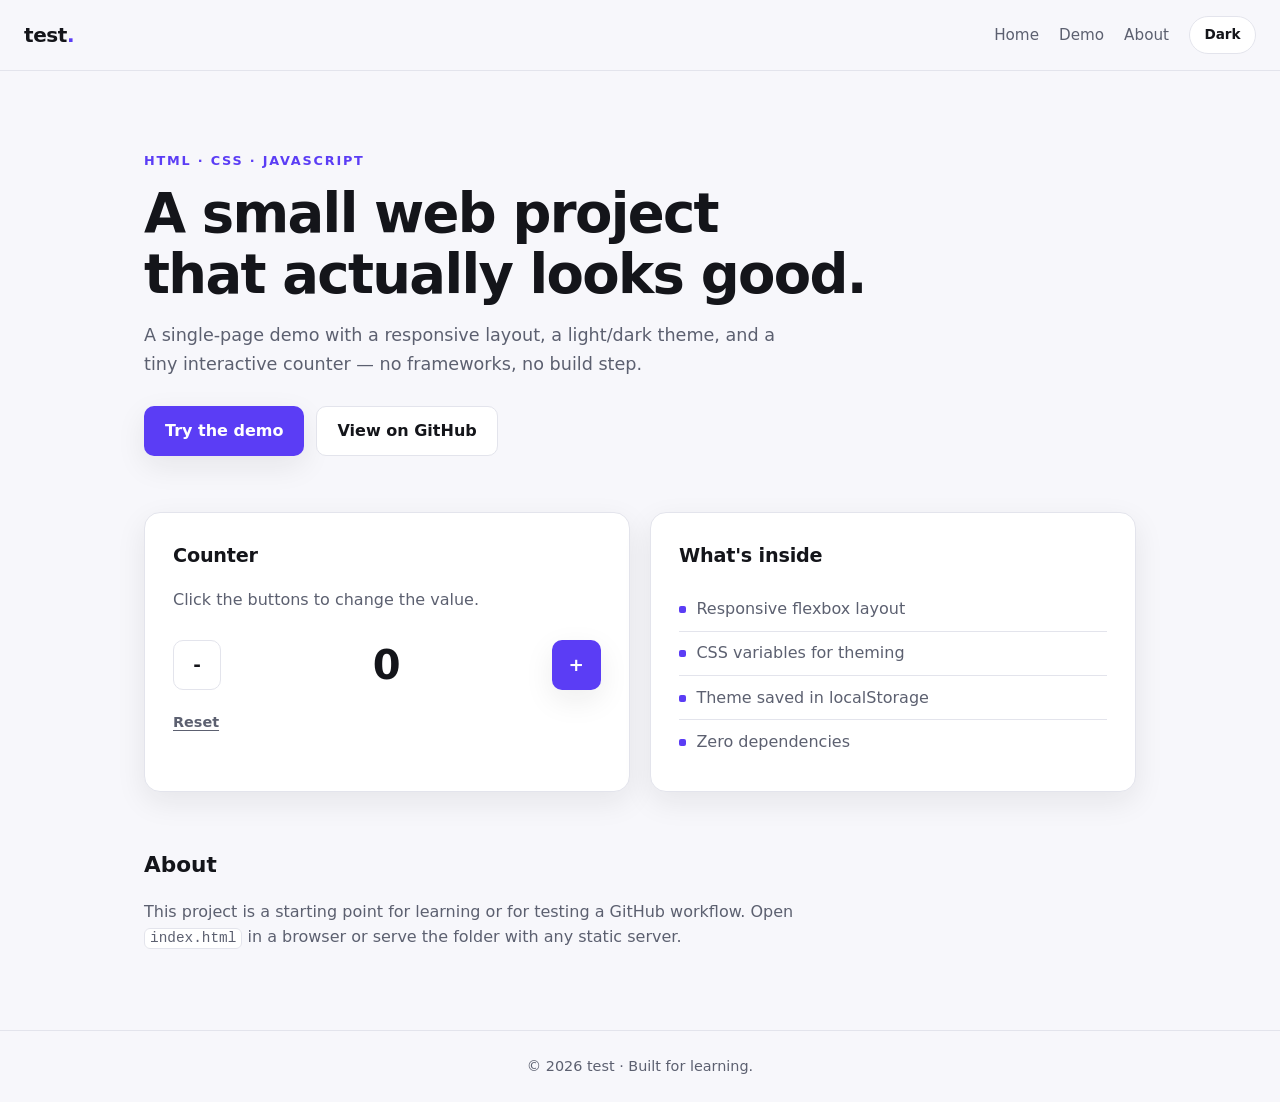
==== commit cef82ed0: "Add small static web project" ====
--- a/index.html
+++ b/index.html
@@ -3,505 +3,73 @@
 <head>
   <meta charset="UTF-8">
   <meta name="viewport" content="width=device-width, initial-scale=1.0">
-  <title>EventSphere | College Event Management Portal</title>
-  <meta name="description" content="EventSphere is a modern college event management portal to discover, explore and register for campus events.">
-
-  <!-- Google Fonts: Karla (body) + Unbounded (display) -->
-  <link rel="preconnect" href="https://fonts.googleapis.com">
-  <link href="https://fonts.googleapis.com/css2?family=Karla:ital,wght@0,400;0,500;0,600;0,700;1,400&family=Unbounded:wght@500;600;700;800&display=swap" rel="stylesheet">
-
+  <meta name="description" content="A small, responsive web project built with plain HTML, CSS and JavaScript.">
+  <title>Small Web Project</title>
   <link rel="stylesheet" href="style.css">
 </head>
 <body>
-
-  <!-- ============ SKIP LINK (Accessibility) ============ -->
-  <a href="#main-content" class="skip-link">Skip to main content</a>
-
-  <!-- ============ FIXED HEADER / NAVIGATION ============ -->
-  <header class="site-header" id="site-header">
-    <nav class="navbar" aria-label="Primary navigation">
-      <a href="index.html" class="logo">
-        <span class="logo-mark" aria-hidden="true">
-          <!-- Simple orbit/sphere logo mark, pure SVG -->
-          <svg viewBox="0 0 40 40" width="32" height="32">
-            <circle cx="20" cy="20" r="7" fill="url(#logoGradient)"/>
-            <ellipse cx="20" cy="20" rx="18" ry="7" fill="none" stroke="url(#logoGradient)" stroke-width="2"/>
-            <defs>
-              <linearGradient id="logoGradient" x1="0" y1="0" x2="40" y2="40">
-                <stop offset="0%" stop-color="#f59e0b"/>
-                <stop offset="100%" stop-color="#ec4899"/>
-              </linearGradient>
-            </defs>
-          </svg>
-        </span>
-        <span class="logo-text">Event<span>Sphere</span></span>
-      </a>
-
-      <!-- Mobile nav toggle (hamburger) -->
-      <button class="nav-toggle" id="navToggle" aria-label="Open navigation menu" aria-expanded="false" aria-controls="primaryMenu">
-        <span class="nav-toggle-bar"></span>
-        <span class="nav-toggle-bar"></span>
-        <span class="nav-toggle-bar"></span>
+  <header class="site-header">
+    <a class="brand" href="#">test<span>.</span></a>
+    <nav class="nav">
+      <a href="#hero">Home</a>
+      <a href="#demo">Demo</a>
+      <a href="#about">About</a>
+      <button id="theme-toggle" class="theme-toggle" type="button" aria-label="Toggle theme">
+        <span id="theme-icon">Dark</span>
       </button>
-
-      <div class="nav-menu" id="primaryMenu">
-        <ul class="nav-links">
-          <li><a href="index.html" class="nav-link active">Home</a></li>
-          <li><a href="events.html" class="nav-link">Events</a></li>
-          <li><a href="events.html#categories" class="nav-link">Categories</a></li>
-          <li><a href="about.html" class="nav-link">About Us</a></li>
-          <li><a href="contact.html" class="nav-link">Contact Us</a></li>
-        </ul>
-
-        <div class="nav-actions">
-          <!-- Guest state: visible when logged out -->
-          <a href="signin.html" class="btn btn-ghost guest-only">Sign In</a>
-          <a href="signup.html" class="btn btn-primary btn-small guest-only">Sign Up</a>
-
-           <!-- Logged-in state: hidden by default, shown via JS demo toggle -->
-           <button class="btn btn-ghost auth-only" id="logoutBtn" type="button">Logout</button>
-        </div>
-      </div>
     </nav>
   </header>
 
-  <!-- ============ MAIN CONTENT ============ -->
-  <main id="main-content">
-
-  <section class="hero" aria-labelledby="hero-heading">
-      <div class="hero-bg" aria-hidden="true">
-        <div class="hero-orb hero-orb--1"></div>
-        <div class="hero-orb hero-orb--2"></div>
-        <div class="hero-orb hero-orb--3"></div>
-        <div class="hero-grid"></div>
-      </div>
-
-      <div class="container hero-inner">
-        <div class="hero-content">
-          <p class="eyebrow">Campus Events, Simplified</p>
-          <h1 id="hero-heading">Discover, join and host events your college will remember.</h1>
-          <p class="hero-subtext">EventSphere brings every tech fest, cultural night, workshop and competition on campus into one clean, organized place — so you never miss what matters.</p>
-          <div class="hero-actions">
-            <a href="signup.html" class="btn btn-primary btn-large">Register Now</a>
-            <a href="#why-choose" class="btn btn-secondary btn-large">Learn More</a>
-          </div>
-          <ul class="hero-trust" aria-label="Platform highlights">
-            <li>120+ Events Hosted</li>
-            <li>15k+ Students</li>
-            <li>40+ Colleges</li>
-          </ul>
-        </div>
-
-        <div class="hero-visual" aria-hidden="true">
-          <!-- Flat abstract SVG illustration: orbiting event "nodes" around a sphere -->
-          <svg viewBox="0 0 480 420" width="100%" height="100%">
-            <defs>
-              <linearGradient id="heroGrad1" x1="0" y1="0" x2="1" y2="1">
-                <stop offset="0%" stop-color="#f59e0b"/>
-                <stop offset="100%" stop-color="#ec4899"/>
-              </linearGradient>
-            </defs>
-            <ellipse cx="240" cy="360" rx="170" ry="20" fill="#f59e0b" opacity="0.06"/>
-            <circle cx="240" cy="210" r="92" fill="url(#heroGrad1)" opacity="0.12"/>
-            <circle cx="240" cy="210" r="60" fill="url(#heroGrad1)" opacity="0.9"/>
-            <ellipse cx="240" cy="210" rx="150" ry="55" fill="none" stroke="#a855f7" stroke-width="2" opacity="0.4"/>
-            <ellipse cx="240" cy="210" rx="150" ry="55" fill="none" stroke="#f59e0b" stroke-width="2" opacity="0.3" transform="rotate(60 240 210)"/>
-            <ellipse cx="240" cy="210" rx="150" ry="55" fill="none" stroke="#a855f7" stroke-width="2" opacity="0.3" transform="rotate(120 240 210)"/>
-            <circle cx="390" cy="210" r="10" fill="#f59e0b"/>
-            <circle cx="90" cy="210" r="8" fill="#a855f7"/>
-            <circle cx="300" cy="90" r="7" fill="#a855f7"/>
-            <circle cx="180" cy="330" r="9" fill="#f59e0b"/>
-            <rect x="205" y="185" width="70" height="50" rx="10" fill="#FFFFFF" opacity="0.9"/>
-            <rect x="217" y="198" width="46" height="6" rx="3" fill="#f59e0b"/>
-            <rect x="217" y="210" width="30" height="6" rx="3" fill="#a855f7"/>
-          </svg>
-        </div>
+  <main>
+    <section id="hero" class="hero">
+      <p class="eyebrow">HTML &middot; CSS &middot; JavaScript</p>
+      <h1>A small web project<br>that actually looks good.</h1>
+      <p class="lead">
+        A single-page demo with a responsive layout, a light/dark theme,
+        and a tiny interactive counter &mdash; no frameworks, no build step.
+      </p>
+      <div class="actions">
+        <a class="btn primary" href="#demo">Try the demo</a>
+        <a class="btn ghost" href="https://github.com/aditya2773beai25/test">View on GitHub</a>
       </div>
     </section>
 
-    <!-- ============ FEATURED EVENTS ============ -->
-    <section class="section" aria-labelledby="featured-heading">
-      <div class="container">
-        <div class="section-heading">
-          <p class="eyebrow">Don't Miss Out</p>
-          <h2 id="featured-heading">Featured Events</h2>
-          <p class="section-subtext">The most anticipated events happening on campus right now.</p>
+    <section id="demo" class="demo">
+      <div class="card">
+        <h2>Counter</h2>
+        <p class="muted">Click the buttons to change the value.</p>
+        <div class="counter">
+          <button id="decrement" class="btn ghost" type="button" aria-label="Decrease">-</button>
+          <output id="count" class="count">0</output>
+          <button id="increment" class="btn primary" type="button" aria-label="Increase">+</button>
         </div>
-
-        <div class="card-grid card-grid-4">
-          <article class="event-card">
-            <div class="event-poster poster-blue" aria-hidden="true">
-              <svg viewBox="0 0 24 24" width="36" height="36"><path fill="currentColor" d="M12 2 2 7l10 5 10-5-10-5zM2 17l10 5 10-5M2 12l10 5 10-5"/></svg>
-            </div>
-            <div class="event-card-body">
-              <span class="pill pill-tech">Tech</span>
-              <h3 class="event-title">CodeSphere Hackathon</h3>
-              <ul class="event-meta">
-                <li>📅 Aug 22, 2026</li>
-                <li>🕒 9:00 AM</li>
-                <li>📍 CS Block, Auditorium</li>
-              </ul>
-              <a href="event-details.html" class="btn btn-primary btn-block">Register</a>
-            </div>
-          </article>
-
-          <article class="event-card">
-            <div class="event-poster poster-purple" aria-hidden="true">
-              <svg viewBox="0 0 24 24" width="36" height="36"><path fill="currentColor" d="M9 18V5l12-2v13M9 9l12-2M6 21a3 3 0 1 0 0-6 3 3 0 0 0 0 6zM18 19a3 3 0 1 0 0-6 3 3 0 0 0 0 6z"/></svg>
-            </div>
-            <div class="event-card-body">
-              <span class="pill pill-cultural">Cultural</span>
-              <h3 class="event-title">Rhythm Nite — Battle of Bands</h3>
-              <ul class="event-meta">
-                <li>📅 Aug 28, 2026</li>
-                <li>🕒 6:00 PM</li>
-                <li>📍 Open Air Theatre</li>
-              </ul>
-              <a href="event-details.html" class="btn btn-primary btn-block">Register</a>
-            </div>
-          </article>
-
-          <article class="event-card">
-            <div class="event-poster poster-blue" aria-hidden="true">
-              <svg viewBox="0 0 24 24" width="36" height="36"><path fill="currentColor" d="M13 2 3 14h7l-1 8 10-12h-7l1-8z"/></svg>
-            </div>
-            <div class="event-card-body">
-              <span class="pill pill-workshop">Workshop</span>
-              <h3 class="event-title">UI/UX Design Sprint</h3>
-              <ul class="event-meta">
-                <li>📅 Sep 3, 2026</li>
-                <li>🕒 11:00 AM</li>
-                <li>📍 Innovation Lab</li>
-              </ul>
-              <a href="event-details.html" class="btn btn-primary btn-block">Register</a>
-            </div>
-          </article>
-
-          <article class="event-card">
-            <div class="event-poster poster-purple" aria-hidden="true">
-              <svg viewBox="0 0 24 24" width="36" height="36"><path fill="currentColor" d="M12 2 15 9l7 1-5 5 1 7-6-3-6 3 1-7-5-5 7-1 3-7z"/></svg>
-            </div>
-            <div class="event-card-body">
-              <span class="pill pill-competition">Competition</span>
-              <h3 class="event-title">Inter-College Debate Cup</h3>
-              <ul class="event-meta">
-                <li>📅 Sep 10, 2026</li>
-                <li>🕒 10:00 AM</li>
-                <li>📍 Seminar Hall 2</li>
-              </ul>
-              <a href="event-details.html" class="btn btn-primary btn-block">Register</a>
-            </div>
-          </article>
-        </div>
+        <button id="reset" class="link" type="button">Reset</button>
+      </div>
+      <div class="card">
+        <h2>What's inside</h2>
+        <ul class="features">
+          <li>Responsive flexbox layout</li>
+          <li>CSS variables for theming</li>
+          <li>Theme saved in localStorage</li>
+          <li>Zero dependencies</li>
+        </ul>
       </div>
     </section>
 
-    <!-- ============ UPCOMING EVENTS ============ -->
-    <section class="section section-alt" aria-labelledby="upcoming-heading">
-      <div class="container">
-        <div class="section-heading">
-          <p class="eyebrow">Mark Your Calendar</p>
-          <h2 id="upcoming-heading">Upcoming Events</h2>
-          <p class="section-subtext">Freshly announced events opening for registration soon.</p>
-        </div>
-
-        <div class="card-grid card-grid-3">
-          <article class="event-card">
-            <div class="event-poster poster-blue" aria-hidden="true">
-              <svg viewBox="0 0 24 24" width="36" height="36"><path fill="currentColor" d="M4 4h16v4H4zM4 10h10v10H4zM16 10h4v10h-4z"/></svg>
-            </div>
-            <div class="event-card-body">
-              <span class="pill pill-sports">Sports</span>
-              <h3 class="event-title">Campus Premier League</h3>
-              <ul class="event-meta">
-                <li>📅 Sep 15, 2026</li>
-                <li>🕒 7:00 AM</li>
-                <li>📍 Main Sports Ground</li>
-              </ul>
-              <a href="event-details.html" class="btn btn-primary btn-block">Register</a>
-            </div>
-          </article>
-
-          <article class="event-card">
-            <div class="event-poster poster-purple" aria-hidden="true">
-              <svg viewBox="0 0 24 24" width="36" height="36"><path fill="currentColor" d="M3 3h18v14H7l-4 4V3z"/></svg>
-            </div>
-            <div class="event-card-body">
-              <span class="pill pill-tech">Tech</span>
-              <h3 class="event-title">AI & Robotics Expo</h3>
-              <ul class="event-meta">
-                <li>📅 Sep 20, 2026</li>
-                <li>🕒 10:00 AM</li>
-                <li>📍 Engineering Block Foyer</li>
-              </ul>
-              <a href="event-details.html" class="btn btn-primary btn-block">Register</a>
-            </div>
-          </article>
-
-          <article class="event-card">
-            <div class="event-poster poster-blue" aria-hidden="true">
-              <svg viewBox="0 0 24 24" width="36" height="36"><path fill="currentColor" d="M12 21s-7-4.6-9.5-9C.7 8.4 2.4 5 6 5c2 0 3.3 1 4 2 .7-1 2-2 4-2 3.6 0 5.3 3.4 3.5 7-2.5 4.4-9.5 9-9.5 9z"/></svg>
-            </div>
-            <div class="event-card-body">
-              <span class="pill pill-cultural">Cultural</span>
-              <h3 class="event-title">Annual Cultural Fest — Zenith</h3>
-              <ul class="event-meta">
-                <li>📅 Oct 2, 2026</li>
-                <li>🕒 5:00 PM</li>
-                <li>📍 Main Campus Grounds</li>
-              </ul>
-              <a href="event-details.html" class="btn btn-primary btn-block">Register</a>
-            </div>
-          </article>
-        </div>
-
-        <div class="section-cta">
-          <a href="events.html" class="btn btn-secondary">View All Events</a>
-        </div>
-      </div>
+    <section id="about" class="about">
+      <h2>About</h2>
+      <p class="muted">
+        This project is a starting point for learning or for testing a
+        GitHub workflow. Open <code>index.html</code> in a browser or serve
+        the folder with any static server.
+      </p>
     </section>
-
-    <!-- ============ EVENT CATEGORIES ============ -->
-    <section class="section" id="categories" aria-labelledby="categories-heading">
-      <div class="container">
-        <div class="section-heading">
-          <p class="eyebrow">Explore by Interest</p>
-          <h2 id="categories-heading">Event Categories</h2>
-          <p class="section-subtext">Find exactly the kind of event you're looking for.</p>
-        </div>
-
-        <div class="category-grid">
-          <a href="events.html" class="category-card">
-            <span class="category-icon" aria-hidden="true">💻</span>
-            <span class="category-name">Technical</span>
-          </a>
-          <a href="events.html" class="category-card">
-            <span class="category-icon" aria-hidden="true">🎭</span>
-            <span class="category-name">Cultural</span>
-          </a>
-          <a href="events.html" class="category-card">
-            <span class="category-icon" aria-hidden="true">⚽</span>
-            <span class="category-name">Sports</span>
-          </a>
-          <a href="events.html" class="category-card">
-            <span class="category-icon" aria-hidden="true">🎨</span>
-            <span class="category-name">Workshops</span>
-          </a>
-          <a href="events.html" class="category-card">
-            <span class="category-icon" aria-hidden="true">🏆</span>
-            <span class="category-name">Competitions</span>
-          </a>
-        </div>
-      </div>
-    </section>
-
-    <!-- ============ WHY CHOOSE EVENTSPHERE ============ -->
-    <section class="section section-alt" id="why-choose" aria-labelledby="why-heading">
-      <div class="container">
-        <div class="section-heading">
-          <p class="eyebrow">The EventSphere Advantage</p>
-          <h2 id="why-heading">Why Choose EventSphere</h2>
-          <p class="section-subtext">Built by students, for students — everything you need in one place.</p>
-        </div>
-
-        <div class="feature-grid">
-          <article class="feature-card">
-            <span class="feature-icon" aria-hidden="true">⚡</span>
-            <h3>One-Click Registration</h3>
-            <p>Sign up for any event on campus in seconds, no paperwork or queues required.</p>
-          </article>
-          <article class="feature-card">
-            <span class="feature-icon" aria-hidden="true">🔔</span>
-            <h3>Never Miss an Event</h3>
-            <p>Browse a single, organized calendar of everything happening across your college.</p>
-          </article>
-          <article class="feature-card">
-            <span class="feature-icon" aria-hidden="true">🔒</span>
-            <h3>Verified College Access</h3>
-            <p>Only verified college email IDs can register, keeping the community authentic.</p>
-          </article>
-          <article class="feature-card">
-            <span class="feature-icon" aria-hidden="true">📱</span>
-            <h3>Built for Every Screen</h3>
-            <p>A clean, responsive experience whether you're on a laptop or your phone.</p>
-          </article>
-        </div>
-      </div>
-    </section>
-
-    <!-- ============ STATISTICS ============ -->
-    <section class="stats-band" aria-labelledby="stats-heading">
-      <div class="container">
-        <h2 id="stats-heading" class="visually-hidden">EventSphere Statistics</h2>
-        <div class="stats-grid">
-          <div class="stat-item">
-            <span class="stat-number">120+</span>
-            <span class="stat-label">Events Hosted</span>
-          </div>
-          <div class="stat-item">
-            <span class="stat-number">15,000+</span>
-            <span class="stat-label">Active Students</span>
-          </div>
-          <div class="stat-item">
-            <span class="stat-number">40+</span>
-            <span class="stat-label">Partner Colleges</span>
-          </div>
-          <div class="stat-item">
-            <span class="stat-number">300+</span>
-            <span class="stat-label">Awards Given</span>
-          </div>
-        </div>
-      </div>
-    </section>
-
-    <!-- ============ TESTIMONIALS ============ -->
-    <section class="section" aria-labelledby="testimonials-heading">
-      <div class="container">
-        <div class="section-heading">
-          <p class="eyebrow">Student Voices</p>
-          <h2 id="testimonials-heading">What Students Say</h2>
-        </div>
-
-        <div class="card-grid card-grid-3">
-          <article class="testimonial-card">
-            <p class="testimonial-quote">EventSphere made it so easy to find and register for the hackathon. Everything was in one place.</p>
-            <div class="testimonial-author">
-              <span class="avatar" aria-hidden="true">AS</span>
-              <div>
-                <p class="author-name">Ananya Sharma</p>
-                <p class="author-role">3rd Year, CSE</p>
-              </div>
-            </div>
-          </article>
-          <article class="testimonial-card">
-            <p class="testimonial-quote">I used to miss half the events on campus. Now I check EventSphere every week for what's coming up.</p>
-            <div class="testimonial-author">
-              <span class="avatar" aria-hidden="true">RV</span>
-              <div>
-                <p class="author-name">Rohit Verma</p>
-                <p class="author-role">2nd Year, ECE</p>
-              </div>
-            </div>
-          </article>
-          <article class="testimonial-card">
-            <p class="testimonial-quote">Clean, fast and actually easy to use — exactly what our college fest registrations needed.</p>
-            <div class="testimonial-author">
-              <span class="avatar" aria-hidden="true">PK</span>
-              <div>
-                <p class="author-name">Priya Kulkarni</p>
-                <p class="author-role">Event Coordinator</p>
-              </div>
-            </div>
-          </article>
-        </div>
-      </div>
-    </section>
-
-    <!-- ============ FAQ (pure CSS accordion via details/summary) ============ -->
-    <section class="section section-alt" aria-labelledby="faq-heading">
-      <div class="container container-narrow">
-        <div class="section-heading">
-          <p class="eyebrow">Have Questions?</p>
-          <h2 id="faq-heading">Frequently Asked Questions</h2>
-        </div>
-
-        <div class="faq-list">
-          <details class="faq-item">
-            <summary>Who can register on EventSphere?</summary>
-            <p>Any currently enrolled student with a valid college email ID can create an account and register for events.</p>
-          </details>
-          <details class="faq-item">
-            <summary>Is there a fee to use EventSphere?</summary>
-            <p>Creating an account and browsing events is completely free. Some events may have their own participation fee, shown on the event's details page.</p>
-          </details>
-          <details class="faq-item">
-            <summary>Can I register for multiple events?</summary>
-            <p>Yes, you can register for as many events as you like, as long as their schedules don't clash.</p>
-          </details>
-          <details class="faq-item">
-            <summary>How do I get updates about an event?</summary>
-            <p>Once registered, updates are shared via your registered college email and shown on the event's details page.</p>
-          </details>
-        </div>
-      </div>
-    </section>
-
-    <!-- ============ NEWSLETTER ============ -->
-    <section class="newsletter-band" aria-labelledby="newsletter-heading">
-      <div class="container container-narrow newsletter-content">
-        <h2 id="newsletter-heading">Stay in the loop</h2>
-        <p>Get a weekly digest of new and upcoming campus events, straight to your inbox.</p>
-        <form class="newsletter-form" novalidate>
-          <label for="newsletterEmail" class="visually-hidden">Email address</label>
-          <input type="email" id="newsletterEmail" name="newsletterEmail" placeholder="you@college.edu" required>
-          <button type="submit" class="btn btn-primary">Subscribe</button>
-        </form>
-      </div>
-    </section>
-
   </main>
 
-  <!-- ============ FOOTER (consistent across all pages) ============ -->
   <footer class="site-footer">
-    <div class="container footer-grid">
-      <div class="footer-brand">
-        <a href="index.html" class="logo">
-          <span class="logo-mark" aria-hidden="true">
-            <svg viewBox="0 0 40 40" width="28" height="28">
-              <circle cx="20" cy="20" r="7" fill="url(#footerLogoGradient)"/>
-              <ellipse cx="20" cy="20" rx="18" ry="7" fill="none" stroke="url(#footerLogoGradient)" stroke-width="2"/>
-              <defs>
-                <linearGradient id="footerLogoGradient" x1="0" y1="0" x2="40" y2="40">
-                <stop offset="0%" stop-color="#f59e0b"/>
-                <stop offset="100%" stop-color="#ec4899"/>
-                </linearGradient>
-              </defs>
-            </svg>
-          </span>
-        <span class="logo-text">Event<span>Sphere</span></span>
-        </a>
-        <p class="footer-tagline">The campus event management portal built for students, by students.</p>
-        <div class="social-icons">
-          <a href="#" aria-label="EventSphere on Instagram">📷</a>
-          <a href="#" aria-label="EventSphere on LinkedIn">💼</a>
-          <a href="#" aria-label="EventSphere on Twitter/X">🐦</a>
-          <a href="#" aria-label="EventSphere on YouTube">▶️</a>
-        </div>
-      </div>
-
-      <nav class="footer-col" aria-label="Quick links">
-        <h3>Quick Links</h3>
-        <ul>
-          <li><a href="index.html">Home</a></li>
-          <li><a href="events.html">Events</a></li>
-          <li><a href="about.html">About Us</a></li>
-          <li><a href="contact.html">Contact Us</a></li>
-        </ul>
-      </nav>
-
-      <nav class="footer-col" aria-label="About">
-        <h3>About</h3>
-        <ul>
-          <li><a href="about.html">Our Mission</a></li>
-          <li><a href="about.html">Our Team</a></li>
-          <li><a href="signup.html">Join EventSphere</a></li>
-        </ul>
-      </nav>
-
-      <nav class="footer-col" aria-label="Legal">
-        <h3>Legal</h3>
-        <ul>
-          <li><a href="#">Privacy Policy</a></li>
-          <li><a href="#">Terms &amp; Conditions</a></li>
-          <li><a href="contact.html">Support</a></li>
-        </ul>
-      </nav>
-    </div>
-
-    <div class="footer-bottom">
-      <p>&copy; 2026 EventSphere. All rights reserved. Built for academic project purposes.</p>
-    </div>
+    <p>&copy; <span id="year">2026</span> test &middot; Built for learning.</p>
   </footer>
 
+  <script src="script.js"></script>
 </body>
 </html>
--- a/style.css
+++ b/style.css
@@ -1,91 +1,26 @@
-/* =========================================================
-   EVENTSPHERE — Dark Theme (adapted from CampusPulse)
-   =========================================================
-   Theme & design system inherited from the better-fee-project demo:
-   - Dark background, amber + pink + teal accents
-   - Karla (body) + Unbounded (display) font pair
-   ========================================================= */
-
-@import url("https://fonts.googleapis.com/css2?family=Karla:ital,wght@0,400;0,500;0,600;0,700;1,400&family=Unbounded:wght@500;600;700;800&display=swap");
-
 :root {
-  --color-bg: #08090d;
-  --color-bg-soft: #0e1018;
-  --color-surface: #13161f;
-  --color-surface-strong: #1a1e2a;
-  --color-surface-alt: #1a1e2a;
-  --color-border: #262b3a;
-  --color-border-hover: #3a4158;
-  --color-text: #eef0f6;
-  --color-text-primary: #eef0f6;
-  --color-text-secondary: #8b93a8;
-  --color-text-dim: #8b93a8;
-  --color-accent: #f59e0b;
-  --color-accent-hover: #fbbf24;
-  --color-accent-glow: rgba(245, 158, 11, 0.35);
-  --color-accent-soft: rgba(245, 158, 11, 0.12);
-  --color-primary: #2F5CFF;
-  --color-primary-dark: #1E3FCC;
-  --color-accent-purple: #8B5CF6;
-  --color-gradient: linear-gradient(135deg, #2F5CFF 0%, #8B5CF6 100%);
-  --color-gradient-amber: linear-gradient(135deg, #f59e0b 0%, #f97316 50%, #ec4899 100%);
-  --color-link: #67e8f9;
-  --color-link-hover: #a5f3fc;
-  --color-success: #34d399;
-  --color-danger: #fb7185;
-  --color-success-bg: rgba(52, 211, 153, 0.1);
-  --color-error-bg: rgba(251, 113, 133, 0.1);
-
-  --font-display: "Unbounded", system-ui, sans-serif;
-  --font-body: "Karla", system-ui, sans-serif;
-
-  --radius-sm: 8px;
-  --radius: 12px;
-  --radius-md: 12px;
-  --radius-lg: 18px;
-  --radius-xl: 20px;
-  --radius-full: 999px;
-  --max-width: 1280px;
-  --nav-height: 68px;
-  --ease-out: cubic-bezier(0.22, 1, 0.36, 1);
-  --shadow-sm: 0 4px 24px rgba(0, 0, 0, 0.25);
-  --shadow-md: 0 12px 40px rgba(0, 0, 0, 0.35);
-  --shadow-card: 0 4px 24px rgba(0, 0, 0, 0.25);
-  --shadow-lift: 0 12px 40px rgba(0, 0, 0, 0.35);
-  --transition-base: 0.25s ease;
-  --transition-ease: cubic-bezier(0.22, 1, 0.36, 1);
-}
-
-/* Light mode — toggled by adding class "light-mode" to <body> via JS */
-body.light-mode {
-  --color-bg: #ffffff;
-  --color-bg-soft: #f8fafc;
-  --color-surface: #f8fafc;
-  --color-surface-strong: #f1f5f9;
-  --color-surface-alt: #e2e8f0;
-  --color-border: #e2e8f0;
-  --color-border-hover: #cbd5e1;
-  --color-text: #0f172a;
-  --color-text-primary: #0f172a;
-  --color-text-secondary: #475569;
-  --color-text-dim: #64748b;
-  --color-accent: #2563eb;
-  --color-accent-hover: #3b82f6;
-  --color-accent-glow: rgba(37, 99, 235, 0.25);
-  --color-accent-soft: rgba(37, 99, 235, 0.12);
-  --color-link: #2563eb;
-  --color-link-hover: #1d4ed8;
-  --color-success: #16a34a;
-  --color-danger: #dc2626;
-  --color-success-bg: rgba(22, 163, 74, 0.1);
-  --color-error-bg: rgba(220, 38, 38, 0.1);
-  --shadow-sm: 0 2px 12px rgba(0, 0, 0, 0.06);
-  --shadow-md: 0 12px 32px rgba(37, 99, 235, 0.12);
-  --shadow-card: 0 1px 3px rgba(0, 0, 0, 0.08);
-  --shadow-lift: 0 12px 32px rgba(0, 0, 0, 0.15);
-}
-
-*, *::before, *::after {
+  --bg: #f7f7fb;
+  --surface: #ffffff;
+  --text: #14151a;
+  --muted: #5c6070;
+  --border: #e3e4ec;
+  --accent: #5b3df5;
+  --accent-contrast: #ffffff;
+  --shadow: 0 10px 30px rgba(20, 21, 26, 0.08);
+}
+
+[data-theme="dark"] {
+  --bg: #0d0e13;
+  --surface: #16181f;
+  --text: #f2f3f7;
+  --muted: #a2a6b8;
+  --border: #262a35;
+  --accent: #8b7bff;
+  --accent-contrast: #0d0e13;
+  --shadow: 0 10px 30px rgba(0, 0, 0, 0.45);
+}
+
+* {
   box-sizing: border-box;
 }
 
@@ -93,1367 +28,282 @@
   scroll-behavior: smooth;
 }
 
-html, body {
+body {
   margin: 0;
-  padding: 0;
-}
-
-body {
-  font-family: var(--font-body);
-  background: var(--color-bg);
-  color: var(--color-text);
-  line-height: 1.65;
-  padding-top: var(--nav-height);
-  -webkit-font-smoothing: antialiased;
-  animation: pageIn 0.45s var(--ease-out) both;
-}
-
-img, svg {
-  max-width: 100%;
-  display: block;
-}
-
-a {
+  font-family: "Segoe UI", system-ui, -apple-system, sans-serif;
+  background: var(--bg);
+  color: var(--text);
+  line-height: 1.6;
+  transition: background 0.25s ease, color 0.25s ease;
+}
+
+code {
+  font-family: Consolas, "Courier New", monospace;
+  background: var(--surface);
+  border: 1px solid var(--border);
+  border-radius: 6px;
+  padding: 0.1em 0.35em;
+  font-size: 0.9em;
+}
+
+.site-header {
+  position: sticky;
+  top: 0;
+  z-index: 10;
+  display: flex;
+  align-items: center;
+  justify-content: space-between;
+  gap: 1rem;
+  padding: 1rem 1.5rem;
+  background: color-mix(in srgb, var(--bg) 85%, transparent);
+  backdrop-filter: blur(12px);
+  border-bottom: 1px solid var(--border);
+}
+
+.brand {
+  font-size: 1.25rem;
+  font-weight: 700;
+  color: var(--text);
   text-decoration: none;
-  color: inherit;
-}
-
-ul {
-  list-style: none;
-  margin: 0;
-  padding: 0;
-}
-
-button {
-  font-family: inherit;
+  letter-spacing: -0.02em;
+}
+
+.brand span {
+  color: var(--accent);
+}
+
+.nav {
+  display: flex;
+  align-items: center;
+  gap: 1.25rem;
+}
+
+.nav a {
+  color: var(--muted);
+  text-decoration: none;
+  font-size: 0.95rem;
+  font-weight: 500;
+}
+
+.nav a:hover {
+  color: var(--text);
+}
+
+.theme-toggle {
+  font: inherit;
+  font-size: 0.85rem;
+  font-weight: 600;
   cursor: pointer;
-  border: none;
-  background: none;
-}
-
-input, textarea, select {
-  font-family: inherit;
-  font-size: 1rem;
-}
-
-/* Respect reduced motion */
-@media (prefers-reduced-motion: reduce) {
-  html { scroll-behavior: auto; }
-  *, *::before, *::after {
-    animation-duration: 0.01ms !important;
-    animation-iteration-count: 1 !important;
-    transition-duration: 0.01ms !important;
-  }
-}
-
-/* =========================================================
-   TYPOGRAPHY
-   ========================================================= */
-h1, h2, h3, h4 {
-  font-family: var(--font-display);
+  color: var(--text);
+  background: var(--surface);
+  border: 1px solid var(--border);
+  border-radius: 999px;
+  padding: 0.45rem 0.9rem;
+  transition: border-color 0.2s ease, transform 0.2s ease;
+}
+
+.theme-toggle:hover {
+  border-color: var(--accent);
+  transform: translateY(-1px);
+}
+
+main {
+  max-width: 1040px;
+  margin: 0 auto;
+  padding: 0 1.5rem;
+}
+
+.hero {
+  padding: 5rem 0 3.5rem;
+  max-width: 760px;
+}
+
+.eyebrow {
+  margin: 0 0 0.75rem;
+  font-size: 0.8rem;
   font-weight: 700;
-  letter-spacing: -0.03em;
-  line-height: 1.15;
-  margin: 0;
-}
-
-h1 {
-  font-family: var(--font-display);
-  font-size: clamp(2rem, 4.5vw, 3.2rem);
-  font-weight: 800;
-}
-
-h2 {
-  font-family: var(--font-display);
-  font-size: clamp(1.5rem, 3vw, 2.25rem);
-}
-
-h3 {
-  font-size: 1.25rem;
-  font-weight: 600;
-}
-
-p {
-  color: var(--color-text-secondary);
-  line-height: 1.6;
-}
-
-.eyebrow {
-  display: inline-flex;
-  align-items: center;
-  gap: 8px;
-  font-family: var(--font-body);
-  font-size: 0.78rem;
-  font-weight: 600;
   letter-spacing: 0.14em;
   text-transform: uppercase;
-  color: var(--color-accent-hover);
-  margin-bottom: 24px;
-  animation: fadeUp 0.6s var(--transition-ease) 0.05s both;
-}
-
-.hero .eyebrow::before {
-  content: "";
-  width: 28px;
-  height: 2px;
-  background: linear-gradient(90deg, var(--color-accent), transparent);
-  border-radius: 2px;
-}
-
-/* =========================================================
-   LAYOUT UTILITIES
-   ========================================================= */
-.container {
-  width: 100%;
-  max-width: var(--max-width);
-  margin: 0 auto;
-  padding-inline: clamp(16px, 5vw, 64px);
-}
-
-.container-narrow {
-  max-width: 760px;
-}
-
-.section {
-  padding: 56px 0;
-}
-
-.section-alt {
-  background-color: var(--color-surface);
-}
-
-/* Fee-project uses .section-heading class */
-.section-heading {
-  text-align: left;
-  max-width: 640px;
-  margin-bottom: 2.5rem;
-}
-
-.section-subtext {
-  font-size: 1.0625rem;
-  color: var(--color-text-dim);
-  margin-top: 0.5rem;
-}
-
-.section-cta {
-  margin-top: 2.5rem;
-  text-align: center;
-}
-
-.card-grid {
-  display: grid;
-  gap: 24px;
-  grid-template-columns: 1fr;
-}
-
-.card-grid-3 {
-  grid-template-columns: repeat(auto-fit, minmax(280px, 1fr));
-}
-
-.card-grid-4 {
-  grid-template-columns: repeat(auto-fit, minmax(260px, 1fr));
-}
-
-/* =========================================================
-   BUTTONS
-   ========================================================= */
+  color: var(--accent);
+}
+
+.hero h1 {
+  margin: 0 0 1rem;
+  font-size: clamp(2.1rem, 5vw, 3.4rem);
+  line-height: 1.12;
+  letter-spacing: -0.03em;
+}
+
+.lead {
+  margin: 0 0 1.75rem;
+  font-size: 1.1rem;
+  color: var(--muted);
+  max-width: 58ch;
+}
+
+.actions {
+  display: flex;
+  flex-wrap: wrap;
+  gap: 0.75rem;
+}
+
 .btn {
   display: inline-flex;
   align-items: center;
   justify-content: center;
-  gap: 8px;
-  padding: 12px 28px;
-  font-family: var(--font-display);
-  font-size: 0.92rem;
+  font: inherit;
   font-weight: 600;
-  border-radius: var(--radius);
-  border: none;
+  text-decoration: none;
+  border-radius: 10px;
+  padding: 0.7rem 1.25rem;
   cursor: pointer;
-  transition: all var(--transition-base);
-  white-space: nowrap;
-}
-
-.btn:focus-visible {
-  outline: 3px solid var(--color-accent);
-  outline-offset: 2px;
-}
-
-.btn-primary {
-  background: var(--color-gradient-amber);
-  background-size: 200% auto;
-  color: #0c0a09;
-  box-shadow: 0 2px 16px rgba(245, 158, 11, 0.25);
-  border: none;
-}
-
-.btn-primary:hover {
-  background-position: 100% center;
-  color: #0c0a09;
-  transform: translateY(-2px);
-  box-shadow: 0 8px 32px var(--color-accent-glow);
-}
-
-.btn-secondary {
-  background: transparent;
-  color: var(--color-accent-hover);
-  border: 1.5px solid var(--color-accent);
-}
-
-.btn-secondary:hover {
-  background: var(--color-accent-glow);
-  color: var(--color-text-primary);
-  transform: translateY(-2px);
-}
-
-.btn-ghost {
-  background: transparent;
-  color: var(--color-text-primary);
-  padding: 10px 18px;
-}
-
-.btn-ghost:hover {
-  color: var(--color-accent-hover);
-}
-
-.btn-outline {
-  background: rgba(255, 255, 255, 0.03);
-  color: var(--color-text);
-  border: 1px solid var(--color-border);
-}
-
-.btn-outline:hover {
-  border-color: var(--color-border-hover);
-  background: rgba(255, 255, 255, 0.06);
-  color: var(--color-text);
-  transform: translateY(-2px);
-}
-
-.btn-large {
-  padding: 14px 32px;
-  font-size: 1rem;
-}
-
-.btn-small {
-  padding: 9px 20px;
-  font-size: 0.875rem;
-}
-
-.btn-block {
-  display: flex;
-  width: 100%;
-}
-
-.btn:active {
-  transform: scale(0.97) translateY(0);
-}
-
-/* =========================================================
-   HEADER / NAVIGATION (fixed)
-   ========================================================= */
-.site-header {
-  position: fixed;
-  top: 0;
-  left: 0;
-  right: 0;
-  z-index: 100;
-  height: var(--nav-height);
-  background: rgba(8, 9, 13, 0.75);
-  backdrop-filter: blur(14px) saturate(1.4);
-  border-bottom: 1px solid transparent;
-  transition: background 0.3s var(--transition-base), border-color 0.3s var(--transition-base), box-shadow 0.3s var(--transition-base);
-}
-
-body.scrolled .site-header,
-.site-header.scrolled {
-  background: rgba(8, 9, 13, 0.92);
-  border-bottom-color: var(--color-border);
-  box-shadow: 0 8px 32px rgba(0, 0, 0, 0.3);
-}
-
-.navbar {
-  height: 100%;
+  border: 1px solid transparent;
+  transition: transform 0.15s ease, box-shadow 0.15s ease, background 0.15s ease;
+}
+
+.btn:hover {
+  transform: translateY(-1px);
+}
+
+.btn.primary {
+  background: var(--accent);
+  color: var(--accent-contrast);
+  box-shadow: var(--shadow);
+}
+
+.btn.ghost {
+  background: var(--surface);
+  color: var(--text);
+  border-color: var(--border);
+}
+
+.demo {
+  display: grid;
+  grid-template-columns: repeat(auto-fit, minmax(280px, 1fr));
+  gap: 1.25rem;
+  padding-bottom: 3.5rem;
+}
+
+.card {
+  background: var(--surface);
+  border: 1px solid var(--border);
+  border-radius: 16px;
+  padding: 1.75rem;
+  box-shadow: var(--shadow);
+}
+
+.card h2 {
+  margin: 0 0 0.25rem;
+  font-size: 1.2rem;
+  letter-spacing: -0.01em;
+}
+
+.muted {
+  color: var(--muted);
+}
+
+.counter {
   display: flex;
   align-items: center;
-  justify-content: space-between;
-  max-width: var(--max-width);
-  margin: 0 auto;
-  padding: 0 clamp(16px, 5vw, 64px);
-  gap: 24px;
-}
-
-.logo {
-  display: flex;
-  align-items: center;
-  gap: 10px;
-  flex-shrink: 0;
-}
-
-.logo-text {
-  font-family: var(--font-display);
+  gap: 1rem;
+  margin: 1.25rem 0 0.75rem;
+}
+
+.count {
+  flex: 1;
+  text-align: center;
+  font-size: 2.5rem;
   font-weight: 700;
-  font-size: 1.25rem;
-  color: var(--color-text-primary);
-}
-
-.logo-text span {
-  color: var(--color-accent);
-}
-
-.logo-mark {
-  display: flex;
-  align-items: center;
-  justify-content: center;
-}
-
-.nav-menu {
-  display: flex;
-  align-items: center;
-  gap: 32px;
-  flex: 1;
-  justify-content: flex-end;
-}
-
-.nav-links {
-  display: flex;
-  gap: 4px;
-  align-items: center;
-}
-
-.nav-link {
-  position: relative;
-  color: var(--color-text-dim);
-  padding: 8px 14px;
-  border-radius: var(--radius);
-  font-size: 0.92rem;
-  font-weight: 500;
-  transition: color 0.2s var(--transition-base), background 0.2s var(--transition-base);
-}
-
-.nav-link::after {
+  font-variant-numeric: tabular-nums;
+  letter-spacing: -0.02em;
+}
+
+.counter .btn {
+  min-width: 3rem;
+  padding: 0.6rem 1rem;
+  font-size: 1.15rem;
+}
+
+.link {
+  font: inherit;
+  font-size: 0.9rem;
+  font-weight: 600;
+  color: var(--muted);
+  background: none;
+  border: none;
+  padding: 0;
+  cursor: pointer;
+  text-decoration: underline;
+  text-underline-offset: 3px;
+}
+
+.link:hover {
+  color: var(--text);
+}
+
+.features {
+  margin: 1rem 0 0;
+  padding: 0;
+  list-style: none;
+}
+
+.features li {
+  padding: 0.55rem 0;
+  border-bottom: 1px solid var(--border);
+  color: var(--muted);
+}
+
+.features li:last-child {
+  border-bottom: none;
+}
+
+.features li::before {
   content: "";
-  position: absolute;
-  bottom: 4px;
-  left: 14px;
-  right: 14px;
-  height: 2px;
-  background: var(--color-accent);
+  display: inline-block;
+  width: 7px;
+  height: 7px;
+  margin-right: 0.65rem;
   border-radius: 2px;
-  transform: scaleX(0);
-  transition: transform 0.25s var(--transition-ease);
-}
-
-.nav-link:hover,
-.nav-link.active {
-  color: var(--color-text);
-  background: rgba(255, 255, 255, 0.04);
-}
-
-.nav-link:hover::after,
-.nav-link.active::after {
-  transform: scaleX(1);
-}
-
-.nav-actions {
-  display: flex;
-  align-items: center;
-  gap: 12px;
-}
-
-/* Guest / logged-in state toggling */
-.auth-only {
-  display: none;
-}
-
-body.logged-in .guest-only {
-  display: none;
-}
-
-body.logged-in .auth-only {
-  display: inline-flex;
-}
-
-/* Mobile nav toggle (hamburger) — hidden on desktop */
-.nav-toggle {
-  display: none;
-  transition: background 0.2s, border-color 0.2s, transform 0.15s;
-}
-
-.nav-toggle:active {
-  transform: scale(0.94);
-}
-
-/* =========================================================
-   HERO SECTION
-   ========================================================= */
-.hero {
-  position: relative;
-  padding: 48px 0 80px;
-  overflow: hidden;
-  min-height: calc(100vh - var(--nav-height));
-  display: flex;
-  align-items: center;
-}
-
-.hero-bg {
-  position: absolute;
-  inset: 0;
-  pointer-events: none;
-  overflow: hidden;
-}
-
-.hero-grid {
-  position: absolute;
-  inset: 0;
-  background-image:
-    linear-gradient(rgba(255, 255, 255, 0.03) 1px, transparent 1px),
-    linear-gradient(90deg, rgba(255, 255, 255, 0.03) 1px, transparent 1px);
-  background-size: 48px 48px;
-  mask-image: radial-gradient(ellipse 70% 60% at 50% 40%, black 20%, transparent 75%);
-}
-
-.hero-orb {
-  position: absolute;
-  border-radius: 50%;
-  filter: blur(80px);
-  animation: orbFloat 12s ease-in-out infinite;
-}
-
-.hero-orb--1 {
-  width: 420px;
-  height: 420px;
-  top: -8%;
-  left: -6%;
-  background: radial-gradient(circle, rgba(245, 158, 11, 0.45) 0%, transparent 70%);
-  animation-delay: 0s;
-}
-
-.hero-orb--2 {
-  width: 360px;
-  height: 360px;
-  top: 10%;
-  right: -4%;
-  background: radial-gradient(circle, rgba(236, 72, 153, 0.35) 0%, transparent 70%);
-  animation-delay: -4s;
-}
-
-.hero-orb--3 {
-  width: 300px;
-  height: 300px;
-  bottom: 5%;
-  left: 35%;
-  background: radial-gradient(circle, rgba(99, 102, 241, 0.3) 0%, transparent 70%);
-  animation-delay: -8s;
-}
-
-@keyframes orbFloat {
-  0%, 100% { transform: translate(0, 0) scale(1); }
-  33% { transform: translate(24px, -18px) scale(1.06); }
-  66% { transform: translate(-16px, 12px) scale(0.96); }
-}
-
-.hero-inner {
-  position: relative;
-  z-index: 1;
-  display: grid;
-  grid-template-columns: 1fr 1fr;
-  gap: 48px;
-  align-items: center;
-}
-
-.hero-content {
-  text-align: left;
-}
-
-.hero-eyebrow {
-  display: inline-flex;
-  align-items: center;
-  gap: 8px;
-  font-family: var(--font-body);
-  font-size: 0.78rem;
-  font-weight: 600;
-  letter-spacing: 0.14em;
-  text-transform: uppercase;
-  color: var(--color-accent-hover);
-  margin-bottom: 24px;
-  animation: fadeUp 0.6s var(--transition-ease) 0.05s both;
-}
-
-.hero-eyebrow::before {
-  content: "";
-  width: 28px;
-  height: 2px;
-  background: linear-gradient(90deg, var(--color-accent), transparent);
-  border-radius: 2px;
-}
-
-.hero h1 {
-  font-family: var(--font-display);
-  font-size: clamp(2rem, 4.5vw, 3.2rem);
-  font-weight: 800;
-  margin-bottom: 22px;
-  line-height: 1.08;
-  animation: fadeUp 0.6s var(--transition-ease) 0.12s both;
-}
-
-.hero h1 .line {
-  display: block;
-}
-
-.hero h1 .highlight {
-  background: linear-gradient(120deg, #fbbf24 0%, #f97316 35%, #ec4899 70%, #a855f7 100%);
-  background-size: 200% auto;
-  -webkit-background-clip: text;
-  background-clip: text;
-  -webkit-text-fill-color: transparent;
-  animation: gradientShift 6s ease infinite;
-}
-
-@keyframes gradientShift {
-  0%, 100% { background-position: 0% center; }
-  50% { background-position: 100% center; }
-}
-
-.hero-subtext {
-  font-size: 1.08rem;
-  color: var(--color-text-dim);
-  max-width: 520px;
-  margin-bottom: 2rem;
-  line-height: 1.7;
-  animation: fadeUp 0.6s var(--transition-ease) 0.2s both;
-}
-
-.hero-actions {
-  display: flex;
-  gap: 14px;
-  flex-wrap: wrap;
-  animation: fadeUp 0.6s var(--transition-ease) 0.28s both;
-}
-
-.hero-trust {
-  display: flex;
-  gap: 32px;
-  margin-top: 40px;
-  padding-top: 28px;
-  border-top: 1px solid var(--color-border);
-  font-size: 0.875rem;
-  font-weight: 600;
-  color: var(--color-text-dim);
-  flex-wrap: wrap;
-  animation: fadeUp 0.6s var(--transition-ease) 0.36s both;
-}
-
-.hero-stat {
-  display: flex;
-  flex-direction: column;
-  gap: 2px;
-}
-
-.hero-stat strong {
-  font-family: var(--font-display);
-  font-size: 1.5rem;
-  font-weight: 700;
-  background: linear-gradient(135deg, var(--color-text) 30%, var(--color-accent-hover));
-  -webkit-background-clip: text;
-  background-clip: text;
-  -webkit-text-fill-color: transparent;
-}
-
-.hero-stat span {
-  font-size: 0.82rem;
-  color: var(--color-text-dim);
-  letter-spacing: 0.02em;
-}
-
-/* Hero illustration (SVG) */
-.hero-illustration,
-.hero-visual {
-  width: 100%;
-}
-
-/* ---------- EVENT CARDS ---------- */
-.event-grid {
-  display: grid;
-  grid-template-columns: repeat(auto-fill, minmax(270px, 1fr));
-  gap: 22px;
-}
-
-.event-card {
-  background: var(--color-surface);
-  border: 1px solid var(--color-border);
-  border-radius: var(--radius-lg);
-  overflow: hidden;
-  display: flex;
-  flex-direction: column;
-  box-shadow: var(--shadow-card);
-  transition: transform 0.3s var(--transition-ease), border-color 0.3s var(--transition-ease), box-shadow 0.3s var(--transition-ease);
-  animation: fadeUp 0.5s var(--transition-ease) both;
-}
-
-.event-grid .event-card:nth-child(1) { animation-delay: 0.05s; }
-.event-grid .event-card:nth-child(2) { animation-delay: 0.1s; }
-.event-grid .event-card:nth-child(3) { animation-delay: 0.15s; }
-.event-grid .event-card:nth-child(4) { animation-delay: 0.2s; }
-.event-grid .event-card:nth-child(5) { animation-delay: 0.25s; }
-.event-grid .event-card:nth-child(6) { animation-delay: 0.3s; }
-
-.event-card:hover {
-  transform: translateY(-6px);
-  border-color: var(--color-border-hover);
-  box-shadow: var(--shadow-lift);
-}
-
-.event-poster {
-  aspect-ratio: 16 / 9;
-  display: flex;
-  align-items: center;
-  justify-content: center;
-  color: #FFFFFF;
-  position: relative;
-  overflow: hidden;
-}
-
-.poster-blue {
-  background: linear-gradient(135deg, #f59e0b 0%, #fbbf24 100%);
-}
-
-.poster-purple {
-  background: linear-gradient(135deg, #ec4899 0%, #a855f7 100%);
-}
-
-.event-card-body {
-  padding: 20px 20px 22px;
-  flex: 1;
-  display: flex;
-  flex-direction: column;
-}
-
-.event-title {
-  font-family: var(--font-display);
-  font-size: 1.0625rem;
-  font-weight: 600;
-  margin: 0 0 8px;
-}
-
-.event-meta {
-  display: flex;
-  flex-direction: column;
-  gap: 4px;
-  font-size: 0.86rem;
-  color: var(--color-text-dim);
-  margin-bottom: 12px;
-}
-
-/* Pills (event category tags) */
-.pill {
-  display: inline-block;
-  align-self: flex-start;
-  padding: 4px 12px;
-  border-radius: var(--radius-full);
-  font-size: 0.75rem;
-  font-weight: 600;
-}
-
-.pill-tech { background: rgba(47, 92, 255, 0.1); color: var(--color-primary); }
-.pill-cultural { background: rgba(139, 92, 246, 0.1); color: var(--color-accent-purple); }
-.pill-sports { background: rgba(52, 211, 153, 0.12); color: var(--color-success); }
-.pill-workshop { background: rgba(245, 158, 11, 0.12); color: var(--color-accent); }
-.pill-competition { background: rgba(251, 113, 133, 0.1); color: var(--color-danger); }
-
-/* =========================================================
-   FEATURE CARDS
-   ========================================================= */
-.feature-grid {
-  display: grid;
-  gap: 24px;
-  grid-template-columns: repeat(auto-fit, minmax(240px, 1fr));
-}
-
-.feature-card {
-  background: var(--color-surface);
-  border: 1px solid var(--color-border);
-  border-radius: var(--radius-lg);
-  padding: 28px;
-  transition: transform 0.3s var(--transition-ease), box-shadow 0.3s;
-}
-
-.feature-card:hover {
-  transform: translateY(-4px);
-  box-shadow: var(--shadow-lift);
-}
-
-.feature-icon {
-  font-size: 1.75rem;
-  display: inline-block;
-  margin-bottom: 1rem;
-}
-
-.feature-card h3 {
-  margin-bottom: 0.5rem;
-}
-
-/* =========================================================
-   TESTIMONIAL CARDS
-   ========================================================= */
-.testimonial-card {
-  background: var(--color-surface);
-  border: 1px solid var(--color-border);
-  border-radius: var(--radius-lg);
-  padding: 28px;
-  box-shadow: var(--shadow-card);
-  transition: transform 0.3s var(--transition-ease), box-shadow 0.3s;
-}
-
-.testimonial-card:hover {
-  transform: translateY(-4px);
-  box-shadow: var(--shadow-lift);
-}
-
-.testimonial-quote {
-  font-size: 0.9375rem;
-  color: var(--color-text-secondary);
-  margin-bottom: 1.5rem;
-  line-height: 1.6;
-}
-
-.testimonial-quote::before {
-  content: "\201C";
-  color: var(--color-accent);
-  font-size: 1.5rem;
-  font-weight: 700;
-  margin-right: 4px;
-}
-
-.testimonial-author {
-  display: flex;
-  align-items: center;
-  gap: 12px;
-}
-
-.avatar {
-  width: 40px;
-  height: 40px;
-  border-radius: 50%;
-  background: var(--color-gradient-amber);
-  color: #0c0a09;
-  display: flex;
-  align-items: center;
-  justify-content: center;
-  font-size: 0.8125rem;
-  font-weight: 700;
-  flex-shrink: 0;
-}
-
-.author-name {
-  font-size: 0.875rem;
-  font-weight: 600;
-  color: var(--color-text-primary);
-}
-
-.author-role {
-  font-size: 0.8125rem;
-  color: var(--color-text-dim);
-}
-
-/* =========================================================
-   CATEGORY GRID
-   ========================================================= */
-.category-grid {
-  display: grid;
-  grid-template-columns: repeat(auto-fit, minmax(140px, 1fr));
-  gap: 20px;
-}
-
-.category-card {
-  background: var(--color-surface);
-  border: 1px solid var(--color-border);
-  border-radius: var(--radius-lg);
-  padding: 28px 16px;
+  background: var(--accent);
+  vertical-align: middle;
+}
+
+.about {
+  padding-bottom: 4rem;
+  max-width: 70ch;
+}
+
+.about h2 {
+  margin: 0 0 0.5rem;
+  font-size: 1.35rem;
+}
+
+.site-footer {
+  border-top: 1px solid var(--border);
+  padding: 1.5rem;
   text-align: center;
-  display: flex;
-  flex-direction: column;
-  align-items: center;
-  gap: 10px;
-  transition: transform 0.3s var(--transition-ease), box-shadow 0.3s, background-color 0.3s;
-}
-
-.category-card:hover {
-  transform: translateY(-4px);
-  box-shadow: var(--shadow-lift);
-  background: var(--color-surface-alt);
-}
-
-.category-icon {
-  font-size: 1.75rem;
-}
-
-.category-name {
-  font-weight: 600;
-  font-size: 0.9375rem;
-  color: var(--color-text-primary);
-}
-
-/* =========================================================
-   STATISTICS BAND
-   ========================================================= */
-.stats-band {
-  background: var(--color-gradient-amber);
-  padding-block: clamp(48px, 6vw, 72px);
-  text-align: center;
-}
-
-.stats-grid {
-  display: grid;
-  grid-template-columns: repeat(auto-fit, minmax(140px, 1fr));
-  gap: 24px;
-}
-
-.stat-item {
-  display: flex;
-  flex-direction: column;
-  gap: 6px;
-}
-
-.stat-number {
-  font-family: var(--font-display);
-  font-size: clamp(1.75rem, 3vw, 2.5rem);
-  font-weight: 800;
-  color: #0c0a09;
-}
-
-.stat-label {
-  font-size: 0.9375rem;
-  color: #0c0a09;
-  font-weight: 500;
-  opacity: 0.9;
-}
-
-/* =========================================================
-   FAQ ACCORDION
-   ========================================================= */
-.faq-list {
-  display: flex;
-  flex-direction: column;
-  gap: 12px;
-}
-
-.faq-item {
-  background: var(--color-bg);
-  border: 1px solid var(--color-border);
-  border-radius: var(--radius-md);
-  padding: 18px 20px;
-}
-
-.faq-item summary {
-  cursor: pointer;
-  font-weight: 600;
-  color: var(--color-text-primary);
-  list-style: none;
-  display: flex;
-  align-items: center;
-  justify-content: space-between;
-}
-
-.faq-item summary::-webkit-details-marker {
-  display: none;
-}
-
-.faq-item summary::after {
-  content: "+";
-  font-size: 1.25rem;
-  font-weight: 400;
-  color: var(--color-accent);
-  transition: transform var(--transition-base);
-  margin-left: 12px;
-}
-
-.faq-item[open] summary::after {
-  transform: rotate(45deg);
-}
-
-.faq-item p {
-  margin-top: 12px;
-  font-size: 0.9375rem;
-  color: var(--color-text-secondary);
-}
-
-/* =========================================================
-   NEWSLETTER BAND
-   ========================================================= */
-.newsletter-band {
-  background-color: var(--color-surface);
-  padding-block: clamp(56px, 8vw, 90px);
-}
-
-.newsletter-content {
-  text-align: center;
-}
-
-.newsletter-content p {
-  margin-block: 0.75rem 1.75rem;
-  color: var(--color-text-dim);
-}
-
-.newsletter-form {
-  display: flex;
-  gap: 12px;
-  max-width: 440px;
-  margin-inline: auto;
-  flex-wrap: wrap;
-  justify-content: center;
-}
-
-.newsletter-form input {
-  flex: 1;
-  min-width: 220px;
-  padding: 12px 16px;
-  border: 1.5px solid var(--color-border);
-  border-radius: var(--radius-md);
-  background-color: var(--color-bg-soft);
-  color: var(--color-text-primary);
-}
-
-.newsletter-form input:focus-visible {
-  outline: none;
-  border-color: var(--color-accent);
-  box-shadow: 0 0 0 4px var(--color-accent-soft);
-}
-
-/* =========================================================
-   FOOTER
-   ========================================================= */
-.site-footer {
-  border-top: 1px solid var(--color-border);
-  margin-top: 64px;
-  padding: 36px 0;
-  color: var(--color-text-dim);
-  font-size: 0.85rem;
-  background: linear-gradient(to top, var(--color-bg-soft), transparent);
-}
-
-.footer-grid {
-  display: grid;
-  grid-template-columns: 1.4fr 1fr 1fr 1fr;
-  gap: 40px;
-}
-
-.footer-brand {
-  display: flex;
-  flex-direction: column;
-}
-
-.footer-tagline {
-  font-size: 0.875rem;
-  margin-block: 14px 18px;
-  max-width: 280px;
-  color: var(--color-text-dim);
-}
-
-.social-icons {
-  display: flex;
-  gap: 12px;
-}
-
-.social-icons a {
-  width: 36px;
-  height: 36px;
-  display: flex;
-  align-items: center;
-  justify-content: center;
-  background-color: var(--color-bg);
-  border: 1px solid var(--color-border);
-  border-radius: var(--radius-full);
-  transition: transform 0.3s var(--transition-ease), background-color 0.3s;
-}
-
-.social-icons a:hover {
-  transform: translateY(-3px);
-  background-color: var(--color-accent);
-  color: #0c0a09;
-}
-
-.footer-col h3 {
-  font-size: 0.9375rem;
-  margin-bottom: 16px;
-  color: var(--color-text-primary);
-}
-
-.footer-col ul {
-  display: flex;
-  flex-direction: column;
-  gap: 10px;
-}
-
-.footer-col a {
-  font-size: 0.875rem;
-  color: var(--color-text-secondary);
-  transition: color 0.2s;
-}
-
-.footer-col a:hover {
-  color: var(--color-accent-hover);
-}
-
-.footer-bottom {
-  border-top: 1px solid var(--color-border);
-  padding-block: 20px;
-  text-align: center;
-}
-
-.footer-bottom p {
-  font-size: 0.8125rem;
-  color: var(--color-text-dim);
-}
-
-/* =========================================================
-   FORMS (shared — auth pages + contact page)
-   ========================================================= */
-.form-page {
-  min-height: calc(100vh - var(--nav-height));
-  display: flex;
-  align-items: center;
-  justify-content: center;
-  padding: 48px 20px;
-}
-
-.form-card {
-  background: var(--color-surface);
-  border: 1px solid var(--color-border);
-  border-radius: var(--radius-lg);
-  padding: 40px 36px;
-  width: 100%;
-  max-width: 420px;
-  box-shadow: var(--shadow-lift);
-  animation: fadeUp 0.5s var(--transition-ease) both;
-}
-
-.form-card h1 {
-  font-family: var(--font-display);
-  font-size: 1.55rem;
-  margin: 0 0 6px;
-}
-
-.form-card .subtitle {
-  color: var(--color-text-dim);
-  font-size: 0.92rem;
-  margin-bottom: 28px;
-}
-
-.form-group {
-  display: flex;
-  flex-direction: column;
-  gap: 6px;
-  margin-bottom: 18px;
-}
-
-.form-group label {
-  font-size: 0.875rem;
-  font-weight: 600;
-  color: var(--color-text-primary);
-}
-
-.form-group input,
-.form-group textarea {
-  padding: 12px 16px;
-  border: 1.5px solid var(--color-border);
-  border-radius: var(--radius-md);
-  background-color: var(--color-bg-soft);
-  color: var(--color-text-primary);
-  transition: border-color var(--transition-base), box-shadow var(--transition-base);
-}
-
-.form-group textarea {
-  resize: vertical;
-  min-height: 120px;
-}
-
-.form-group input:focus-visible,
-.form-group textarea:focus-visible {
-  outline: none;
-  border-color: var(--color-accent);
-  box-shadow: 0 0 0 4px var(--color-accent-soft);
-}
-
-.form-group.has-error input,
-.form-group.has-error textarea {
-  border-color: var(--color-danger);
-}
-
-.error-text {
-  font-size: 0.8125rem;
-  color: var(--color-danger);
-  display: none;
-}
-
-.form-group.has-error .error-text {
-  display: block;
-}
-
-.form-row-check {
-  display: flex;
-  align-items: center;
-  gap: 8px;
-  font-size: 0.875rem;
-  color: var(--color-text-secondary);
-  margin-bottom: 18px;
-}
-
-.form-row-check input[type="checkbox"] {
-  accent-color: var(--color-accent);
-  width: 16px;
-  height: 16px;
-}
-
-.form-between {
-  display: flex;
-  align-items: center;
-  justify-content: space-between;
-  margin-bottom: 18px;
-  font-size: 0.875rem;
-}
-
-.form-link {
-  color: var(--color-link);
-  font-weight: 600;
-}
-
-.form-link:hover {
-  text-decoration: underline;
-}
-
-.captcha-box {
-  display: flex;
-  align-items: center;
-  gap: 12px;
-  background-color: var(--color-surface-alt);
-  border: 1.5px dashed var(--color-border);
-  border-radius: var(--radius-md);
-  padding: 14px 16px;
-  margin-bottom: 18px;
-}
-
-.captcha-challenge {
-  font-family: var(--font-display);
-  font-weight: 700;
-  font-size: 1.0625rem;
-  color: var(--color-text-primary);
-  letter-spacing: 0.05em;
-}
-
-.captcha-box input {
-  width: 80px;
-  padding: 10px 12px;
-  border: 1.5px solid var(--color-border);
-  border-radius: var(--radius-sm);
-  background-color: var(--color-bg);
-  color: var(--color-text-primary);
-}
-
-/* =========================================================
-   TOAST / SUCCESS MESSAGES
-   ========================================================= */
-.toast {
-  position: fixed;
-  top: 84px;
-  right: 24px;
-  z-index: 200;
-  background-color: var(--color-success-bg);
-  color: var(--color-success);
-  border: 1px solid rgba(52, 211, 153, 0.35);
-  border-radius: var(--radius-md);
-  padding: 12px 20px;
-  font-size: 0.875rem;
-  font-weight: 600;
-  box-shadow: var(--shadow-sm);
-  opacity: 0;
-  transform: translateY(-10px);
-  pointer-events: none;
-  transition: opacity 0.3s ease, transform 0.3s ease;
-}
-
-.toast.show {
-  opacity: 1;
-  transform: translateY(0);
-}
-
-/* =========================================================
-   ACCESSIBILITY HELPERS
-   ========================================================= */
-.skip-link {
-  position: absolute;
-  top: -60px;
-  left: 16px;
-  background-color: var(--color-accent);
-  color: #0c0a09;
-  padding: 10px 18px;
-  border-radius: var(--radius-md);
-  z-index: 999;
-  transition: top var(--transition-base);
-}
-
-.skip-link:focus {
-  top: 16px;
-}
-
-.visually-hidden {
-  position: absolute;
-  width: 1px;
-  height: 1px;
-  overflow: hidden;
-  clip: rect(0, 0, 0, 0);
-  white-space: nowrap;
-}
-
-:focus-visible {
-  outline: 3px solid var(--color-accent);
-  outline-offset: 2px;
-}
-
-/* =========================================================
-   RESPONSIVE MEDIA QUERIES (Mobile-first)
-   ========================================================= */
-@media (max-width: 899px) {
-  .nav-toggle {
-    display: flex;
-    flex-direction: column;
-    justify-content: center;
-    gap: 5px;
-    width: 40px;
-    height: 40px;
-    background: var(--color-surface-alt);
-    border: 1px solid var(--color-border);
-    border-radius: var(--radius);
-    color: var(--color-text-primary);
-    font-size: 1.15rem;
+  color: var(--muted);
+  font-size: 0.9rem;
+}
+
+.site-footer p {
+  margin: 0;
+}
+
+@media (max-width: 640px) {
+  .site-header {
+    padding: 0.9rem 1rem;
   }
 
-  .nav-menu {
-    position: fixed;
-    top: var(--nav-height);
-    left: 0;
-    right: 0;
-    flex-direction: column;
-    align-items: stretch;
-    background: rgba(8, 9, 13, 0.97);
-    backdrop-filter: blur(14px);
-    border-bottom: 1px solid var(--color-border);
-    padding: 12px 16px 18px;
-    gap: 2px;
-    transform: translateY(-150%);
-    opacity: 0;
-    transition: transform 0.3s var(--transition-ease), opacity 0.3s;
-  }
-
-  .nav-menu.open {
-    transform: translateY(0);
-    opacity: 1;
-  }
-
-  .nav-links {
-    flex-direction: column;
-    gap: 4px;
-    width: 100%;
-  }
-
-  .nav-link::after {
+  .nav a {
     display: none;
   }
 
-  .nav-actions {
-    flex-direction: column;
-    align-items: flex-start;
-    width: 100%;
-    gap: 14px;
+  .hero {
+    padding: 3.5rem 0 2.5rem;
   }
 
-  .nav-actions .btn {
-    width: 100%;
+  main {
+    padding: 0 1rem;
   }
-
-  .hero-grid {
-    grid-template-columns: 1fr;
-    text-align: center;
-  }
-
-  .hero-content {
-    text-align: center;
-  }
-
-  .hero-eyebrow {
-    justify-content: center;
-  }
-
-  .hero-subtext {
-    margin-left: auto;
-    margin-right: auto;
-  }
-
-  .hero-actions {
-    justify-content: center;
-  }
-
-  .hero-trust {
-    justify-content: center;
-  }
-
-  .hero-visual {
-    order: -1;
-    max-width: 320px;
-    margin: 0 auto;
-  }
-
-  .footer-grid {
-    grid-template-columns: 1fr 1fr;
-  }
-}
-
-@media (max-width: 480px) {
-  .footer-grid {
-    grid-template-columns: 1fr;
-  }
-
-  .hero-actions {
-    flex-direction: column;
-    align-items: stretch;
-  }
-
-  .card-grid-3,
-  .card-grid-4 {
-    grid-template-columns: 1fr;
-  }
-
-  .toast {
-    left: 16px;
-    right: 16px;
-  }
-}
-
-/* =========================================================
-   ANIMATION HELPERS
-   ========================================================= */
-@keyframes fadeUp {
-  from {
-    opacity: 0;
-    transform: translateY(16px);
-  }
-  to {
-    opacity: 1;
-    transform: translateY(0);
-  }
-}
-
-@keyframes pageIn {
-  from {
-    opacity: 0;
-    transform: translateY(6px);
-  }
-  to {
-    opacity: 1;
-    transform: translateY(0);
-  }
-}
-
-@keyframes shake {
-  0%, 100% { transform: translateX(0); }
-  25% { transform: translateX(-4px); }
-  75% { transform: translateX(4px); }
-}
+}
